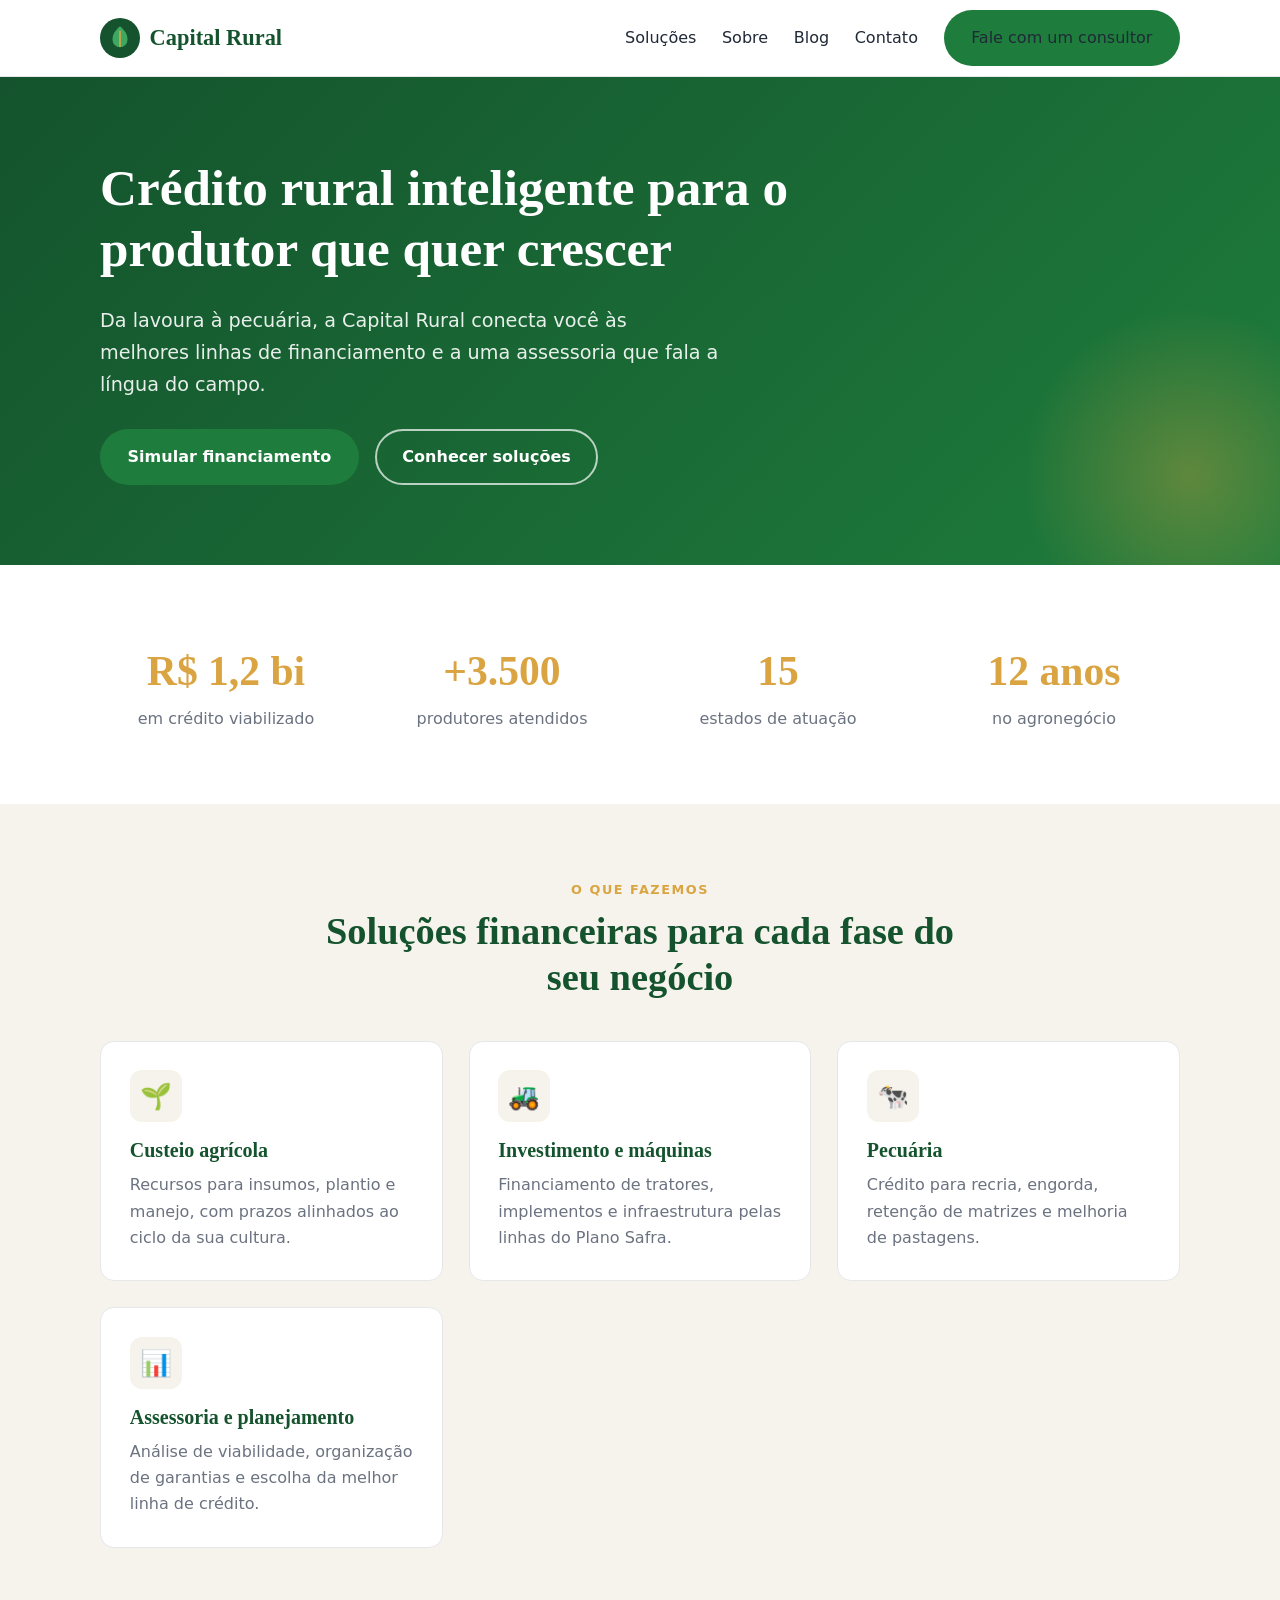
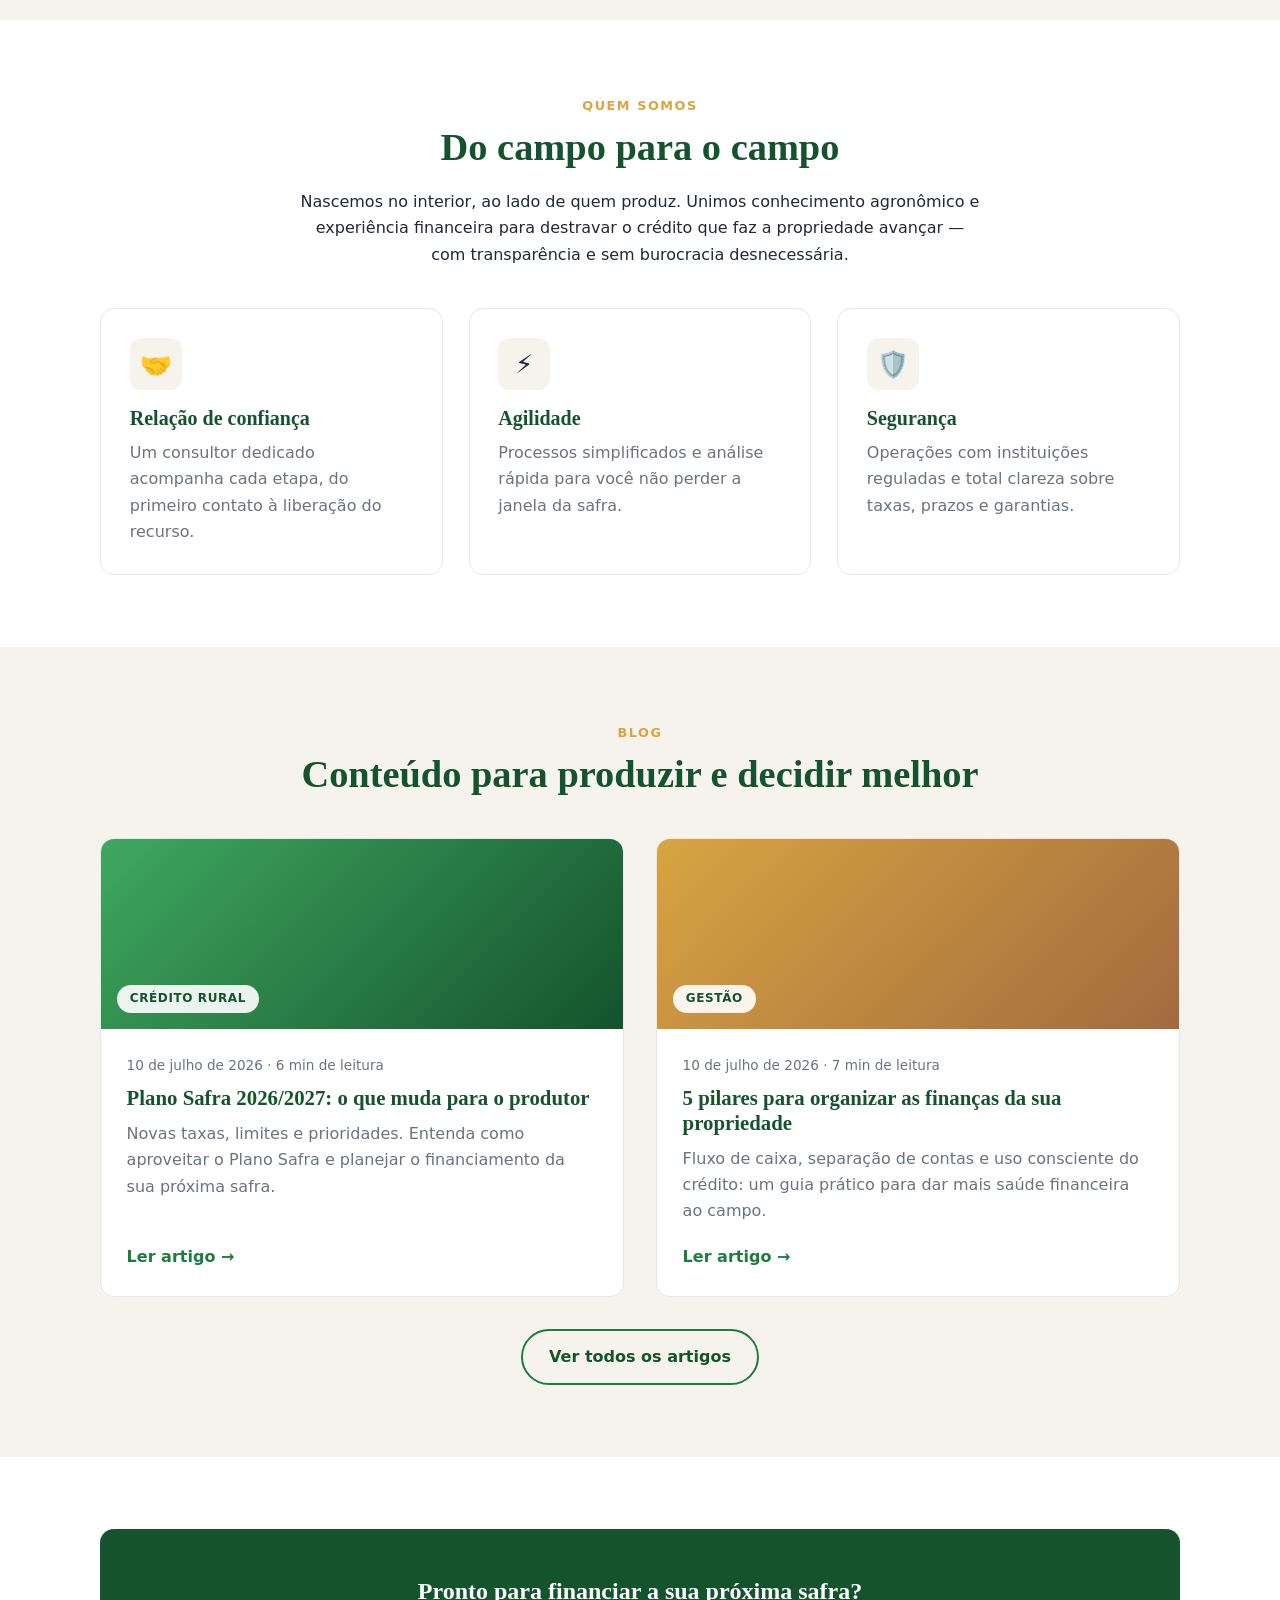
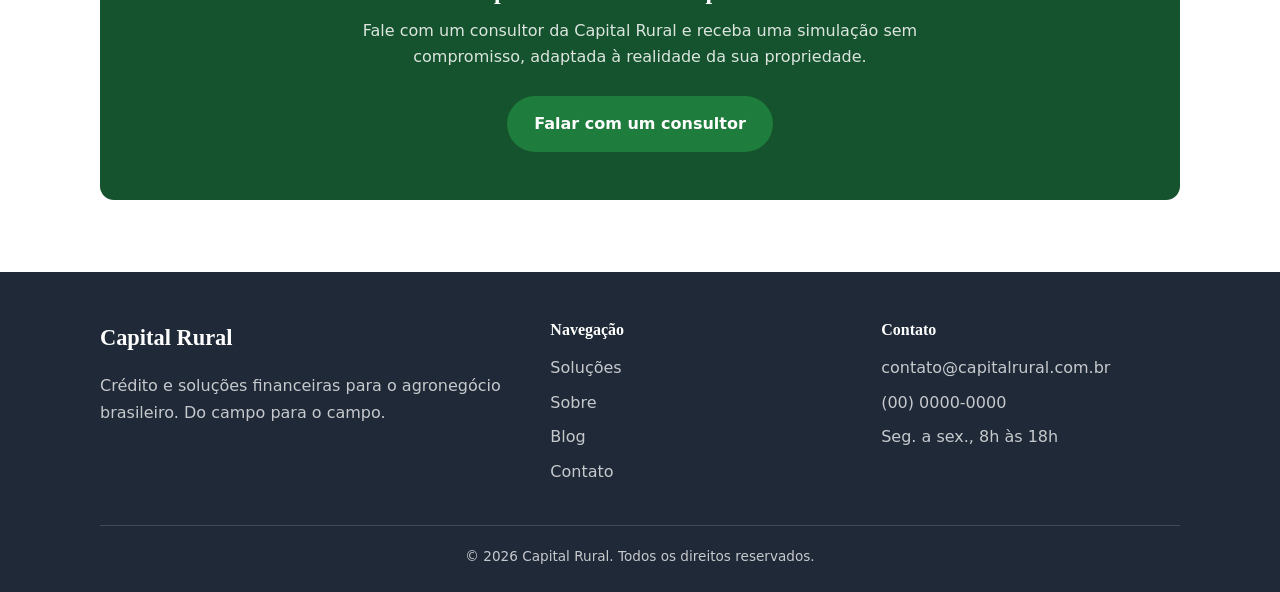
==== index.html @ 67e83aef "Cria site institucional da Capital Rural com duas matérias de blog - Adiciona página inicial (index." ====
<!DOCTYPE html>
<html lang="pt-BR">
<head>
  <meta charset="UTF-8" />
  <meta name="viewport" content="width=device-width, initial-scale=1.0" />
  <title>Capital Rural — Crédito e soluções para o agronegócio</title>
  <meta name="description" content="A Capital Rural conecta produtores ao crédito rural e a soluções financeiras sob medida para o campo. Planejamento, financiamento e assessoria para o seu negócio crescer." />
  <link rel="stylesheet" href="assets/css/styles.css" />
</head>
<body>

  <header class="site-header">
    <div class="container">
      <a href="index.html" class="logo" aria-label="Capital Rural — página inicial">
        <svg class="logo-mark" viewBox="0 0 48 48" xmlns="http://www.w3.org/2000/svg" aria-hidden="true">
          <circle cx="24" cy="24" r="24" fill="#14532d" />
          <path d="M24 10c-6 5-9 10-9 16a9 9 0 0 0 18 0c0-6-3-11-9-16z" fill="#3fa860" />
          <path d="M24 16v18" stroke="#d9a441" stroke-width="2" stroke-linecap="round" />
        </svg>
        Capital Rural
      </a>

      <button class="nav-toggle" aria-label="Abrir menu" aria-expanded="false">☰</button>

      <nav class="main-nav" aria-label="Navegação principal">
        <ul>
          <li><a href="index.html#solucoes">Soluções</a></li>
          <li><a href="index.html#sobre">Sobre</a></li>
          <li><a href="blog.html">Blog</a></li>
          <li><a href="index.html#contato">Contato</a></li>
          <li><a href="index.html#contato" class="btn btn-primario">Fale com um consultor</a></li>
        </ul>
      </nav>
    </div>
  </header>

  <main>
    <!-- Hero -->
    <section class="hero">
      <div class="container">
        <h1>Crédito rural inteligente para o produtor que quer crescer</h1>
        <p>Da lavoura à pecuária, a Capital Rural conecta você às melhores linhas de financiamento e a uma assessoria que fala a língua do campo.</p>
        <div class="btn-group">
          <a href="#contato" class="btn btn-primario">Simular financiamento</a>
          <a href="#solucoes" class="btn btn-secundario">Conhecer soluções</a>
        </div>
      </div>
    </section>

    <!-- Números -->
    <section class="secao">
      <div class="container">
        <div class="numeros">
          <div class="item"><strong>R$ 1,2 bi</strong><span>em crédito viabilizado</span></div>
          <div class="item"><strong>+3.500</strong><span>produtores atendidos</span></div>
          <div class="item"><strong>15</strong><span>estados de atuação</span></div>
          <div class="item"><strong>12 anos</strong><span>no agronegócio</span></div>
        </div>
      </div>
    </section>

    <!-- Soluções -->
    <section class="secao alt" id="solucoes">
      <div class="container">
        <div class="secao-titulo">
          <span>O que fazemos</span>
          <h2>Soluções financeiras para cada fase do seu negócio</h2>
        </div>
        <div class="grade">
          <article class="cartao">
            <div class="icone">🌱</div>
            <h3>Custeio agrícola</h3>
            <p>Recursos para insumos, plantio e manejo, com prazos alinhados ao ciclo da sua cultura.</p>
          </article>
          <article class="cartao">
            <div class="icone">🚜</div>
            <h3>Investimento e máquinas</h3>
            <p>Financiamento de tratores, implementos e infraestrutura pelas linhas do Plano Safra.</p>
          </article>
          <article class="cartao">
            <div class="icone">🐄</div>
            <h3>Pecuária</h3>
            <p>Crédito para recria, engorda, retenção de matrizes e melhoria de pastagens.</p>
          </article>
          <article class="cartao">
            <div class="icone">📊</div>
            <h3>Assessoria e planejamento</h3>
            <p>Análise de viabilidade, organização de garantias e escolha da melhor linha de crédito.</p>
          </article>
        </div>
      </div>
    </section>

    <!-- Sobre -->
    <section class="secao" id="sobre">
      <div class="container">
        <div class="secao-titulo">
          <span>Quem somos</span>
          <h2>Do campo para o campo</h2>
          <p>Nascemos no interior, ao lado de quem produz. Unimos conhecimento agronômico e experiência financeira para destravar o crédito que faz a propriedade avançar — com transparência e sem burocracia desnecessária.</p>
        </div>
        <div class="grade">
          <article class="cartao">
            <div class="icone">🤝</div>
            <h3>Relação de confiança</h3>
            <p>Um consultor dedicado acompanha cada etapa, do primeiro contato à liberação do recurso.</p>
          </article>
          <article class="cartao">
            <div class="icone">⚡</div>
            <h3>Agilidade</h3>
            <p>Processos simplificados e análise rápida para você não perder a janela da safra.</p>
          </article>
          <article class="cartao">
            <div class="icone">🛡️</div>
            <h3>Segurança</h3>
            <p>Operações com instituições reguladas e total clareza sobre taxas, prazos e garantias.</p>
          </article>
        </div>
      </div>
    </section>

    <!-- Blog em destaque -->
    <section class="secao alt">
      <div class="container">
        <div class="secao-titulo">
          <span>Blog</span>
          <h2>Conteúdo para produzir e decidir melhor</h2>
        </div>
        <div class="post-lista">
          <article class="post-card">
            <div class="thumb"><span class="categoria">Crédito Rural</span></div>
            <div class="corpo">
              <div class="meta">10 de julho de 2026 · 6 min de leitura</div>
              <h3>Plano Safra 2026/2027: o que muda para o produtor</h3>
              <p>Novas taxas, limites e prioridades. Entenda como aproveitar o Plano Safra e planejar o financiamento da sua próxima safra.</p>
              <a href="blog/plano-safra-2026-2027.html" class="ler-mais">Ler artigo →</a>
            </div>
          </article>
          <article class="post-card">
            <div class="thumb terra"><span class="categoria">Gestão</span></div>
            <div class="corpo">
              <div class="meta">10 de julho de 2026 · 7 min de leitura</div>
              <h3>5 pilares para organizar as finanças da sua propriedade</h3>
              <p>Fluxo de caixa, separação de contas e uso consciente do crédito: um guia prático para dar mais saúde financeira ao campo.</p>
              <a href="blog/financas-da-propriedade-rural.html" class="ler-mais">Ler artigo →</a>
            </div>
          </article>
        </div>
        <div style="text-align:center; margin-top:2rem;">
          <a href="blog.html" class="btn btn-secundario">Ver todos os artigos</a>
        </div>
      </div>
    </section>

    <!-- CTA / Contato -->
    <section class="secao" id="contato">
      <div class="container">
        <div class="cta">
          <h2>Pronto para financiar a sua próxima safra?</h2>
          <p>Fale com um consultor da Capital Rural e receba uma simulação sem compromisso, adaptada à realidade da sua propriedade.</p>
          <a href="mailto:contato@capitalrural.com.br" class="btn btn-primario">Falar com um consultor</a>
        </div>
      </div>
    </section>
  </main>

  <footer class="site-footer">
    <div class="container">
      <div class="grade-footer">
        <div>
          <div class="logo">Capital Rural</div>
          <p>Crédito e soluções financeiras para o agronegócio brasileiro. Do campo para o campo.</p>
        </div>
        <div>
          <h4>Navegação</h4>
          <a href="index.html#solucoes">Soluções</a>
          <a href="index.html#sobre">Sobre</a>
          <a href="blog.html">Blog</a>
          <a href="index.html#contato">Contato</a>
        </div>
        <div>
          <h4>Contato</h4>
          <a href="mailto:contato@capitalrural.com.br">contato@capitalrural.com.br</a>
          <a href="tel:+5500000000000">(00) 0000-0000</a>
          <a href="#">Seg. a sex., 8h às 18h</a>
        </div>
      </div>
      <div class="footer-base">
        © <span data-ano>2026</span> Capital Rural. Todos os direitos reservados.
      </div>
    </div>
  </footer>

  <script src="assets/js/main.js"></script>
</body>
</html>
---- assets/css/styles.css ----
/* ==========================================================================
   Capital Rural — Folha de estilo principal
   ========================================================================== */

:root {
  --verde-escuro: #14532d;
  --verde: #1e7d3c;
  --verde-claro: #3fa860;
  --terra: #a26b3f;
  --dourado: #d9a441;
  --areia: #f6f3ec;
  --grafite: #1f2937;
  --cinza: #6b7280;
  --cinza-claro: #e5e7eb;
  --branco: #ffffff;
  --sombra: 0 8px 24px rgba(20, 83, 45, 0.10);
  --raio: 14px;
  --largura: 1120px;
  --transicao: 0.25s ease;
}

* {
  box-sizing: border-box;
}

html {
  scroll-behavior: smooth;
}

body {
  margin: 0;
  font-family: "Segoe UI", system-ui, -apple-system, Roboto, Helvetica, Arial, sans-serif;
  color: var(--grafite);
  background: var(--branco);
  line-height: 1.65;
  -webkit-font-smoothing: antialiased;
}

h1, h2, h3, h4 {
  font-family: Georgia, "Times New Roman", serif;
  line-height: 1.2;
  color: var(--verde-escuro);
  margin: 0 0 0.5em;
}

a {
  color: var(--verde);
  text-decoration: none;
  transition: color var(--transicao);
}

a:hover {
  color: var(--verde-escuro);
}

img {
  max-width: 100%;
  display: block;
}

.container {
  width: 100%;
  max-width: var(--largura);
  margin: 0 auto;
  padding: 0 1.25rem;
}

/* ---------- Botões ---------- */
.btn {
  display: inline-block;
  padding: 0.8rem 1.6rem;
  border-radius: 999px;
  font-weight: 600;
  cursor: pointer;
  border: 2px solid transparent;
  transition: all var(--transicao);
}

.btn-primario {
  background: var(--verde);
  color: var(--branco);
}

.btn-primario:hover {
  background: var(--verde-escuro);
  color: var(--branco);
  transform: translateY(-2px);
}

.btn-secundario {
  background: transparent;
  color: var(--verde-escuro);
  border-color: var(--verde);
}

.btn-secundario:hover {
  background: var(--verde);
  color: var(--branco);
}

/* ---------- Cabeçalho ---------- */
.site-header {
  position: sticky;
  top: 0;
  z-index: 100;
  background: rgba(255, 255, 255, 0.96);
  backdrop-filter: blur(6px);
  border-bottom: 1px solid var(--cinza-claro);
}

.site-header .container {
  display: flex;
  align-items: center;
  justify-content: space-between;
  height: 76px;
}

.logo {
  display: flex;
  align-items: center;
  gap: 0.6rem;
  font-family: Georgia, serif;
  font-size: 1.4rem;
  font-weight: 700;
  color: var(--verde-escuro);
}

.logo-mark {
  width: 40px;
  height: 40px;
  flex: 0 0 auto;
}

.main-nav ul {
  display: flex;
  gap: 1.6rem;
  list-style: none;
  margin: 0;
  padding: 0;
  align-items: center;
}

.main-nav a {
  color: var(--grafite);
  font-weight: 500;
}

.main-nav a:hover,
.main-nav a.ativo {
  color: var(--verde);
}

.nav-toggle {
  display: none;
  background: none;
  border: 0;
  font-size: 1.6rem;
  cursor: pointer;
  color: var(--verde-escuro);
}

/* ---------- Hero ---------- */
.hero {
  background: linear-gradient(135deg, var(--verde-escuro) 0%, var(--verde) 100%);
  color: var(--branco);
  padding: 5rem 0;
  position: relative;
  overflow: hidden;
}

.hero::after {
  content: "";
  position: absolute;
  right: -80px;
  bottom: -80px;
  width: 340px;
  height: 340px;
  background: radial-gradient(circle, rgba(217, 164, 65, 0.35), transparent 70%);
  border-radius: 50%;
}

.hero h1 {
  color: var(--branco);
  font-size: clamp(2rem, 4vw, 3.2rem);
  max-width: 720px;
}

.hero p {
  font-size: 1.2rem;
  max-width: 620px;
  color: rgba(255, 255, 255, 0.9);
}

.hero .btn-group {
  margin-top: 1.8rem;
  display: flex;
  gap: 1rem;
  flex-wrap: wrap;
}

.hero .btn-secundario {
  color: var(--branco);
  border-color: rgba(255, 255, 255, 0.7);
}

.hero .btn-secundario:hover {
  background: var(--branco);
  color: var(--verde-escuro);
}

/* ---------- Seções ---------- */
.secao {
  padding: 4.5rem 0;
}

.secao.alt {
  background: var(--areia);
}

.secao-titulo {
  text-align: center;
  max-width: 680px;
  margin: 0 auto 2.5rem;
}

.secao-titulo span {
  display: inline-block;
  text-transform: uppercase;
  letter-spacing: 0.12em;
  font-size: 0.8rem;
  font-weight: 700;
  color: var(--dourado);
  margin-bottom: 0.5rem;
}

.secao-titulo h2 {
  font-size: clamp(1.7rem, 3vw, 2.4rem);
}

/* ---------- Grade de cartões ---------- */
.grade {
  display: grid;
  gap: 1.6rem;
  grid-template-columns: repeat(auto-fit, minmax(260px, 1fr));
}

.cartao {
  background: var(--branco);
  border: 1px solid var(--cinza-claro);
  border-radius: var(--raio);
  padding: 1.8rem;
  transition: transform var(--transicao), box-shadow var(--transicao);
}

.cartao:hover {
  transform: translateY(-4px);
  box-shadow: var(--sombra);
}

.cartao .icone {
  width: 52px;
  height: 52px;
  border-radius: 12px;
  background: var(--areia);
  display: flex;
  align-items: center;
  justify-content: center;
  font-size: 1.6rem;
  margin-bottom: 1rem;
}

.cartao h3 {
  font-size: 1.25rem;
}

.cartao p {
  color: var(--cinza);
  margin: 0;
}

/* ---------- Números ---------- */
.numeros {
  display: grid;
  grid-template-columns: repeat(auto-fit, minmax(180px, 1fr));
  gap: 1.5rem;
  text-align: center;
}

.numeros .item strong {
  display: block;
  font-family: Georgia, serif;
  font-size: 2.6rem;
  color: var(--dourado);
}

.numeros .item span {
  color: var(--cinza);
  font-weight: 500;
}

/* ---------- Blog ---------- */
.post-lista {
  display: grid;
  gap: 2rem;
  grid-template-columns: repeat(auto-fit, minmax(300px, 1fr));
}

.post-card {
  background: var(--branco);
  border: 1px solid var(--cinza-claro);
  border-radius: var(--raio);
  overflow: hidden;
  display: flex;
  flex-direction: column;
  transition: transform var(--transicao), box-shadow var(--transicao);
}

.post-card:hover {
  transform: translateY(-4px);
  box-shadow: var(--sombra);
}

.post-card .thumb {
  height: 190px;
  background: linear-gradient(135deg, var(--verde-claro), var(--verde-escuro));
  display: flex;
  align-items: flex-end;
  padding: 1rem;
}

.post-card .thumb.terra {
  background: linear-gradient(135deg, var(--dourado), var(--terra));
}

.post-card .categoria {
  background: rgba(255, 255, 255, 0.9);
  color: var(--verde-escuro);
  padding: 0.25rem 0.8rem;
  border-radius: 999px;
  font-size: 0.75rem;
  font-weight: 700;
  text-transform: uppercase;
  letter-spacing: 0.05em;
}

.post-card .corpo {
  padding: 1.6rem;
  display: flex;
  flex-direction: column;
  flex: 1;
}

.post-card .meta {
  font-size: 0.85rem;
  color: var(--cinza);
  margin-bottom: 0.6rem;
}

.post-card h3 {
  font-size: 1.3rem;
  margin-bottom: 0.6rem;
}

.post-card p {
  color: var(--cinza);
  margin: 0 0 1.2rem;
  flex: 1;
}

.post-card .ler-mais {
  font-weight: 600;
  align-self: flex-start;
}

/* ---------- Artigo ---------- */
.artigo-hero {
  background: linear-gradient(135deg, var(--verde-escuro), var(--verde));
  color: var(--branco);
  padding: 4rem 0 3rem;
}

.artigo-hero .categoria {
  display: inline-block;
  background: var(--dourado);
  color: var(--verde-escuro);
  padding: 0.25rem 0.9rem;
  border-radius: 999px;
  font-size: 0.75rem;
  font-weight: 700;
  text-transform: uppercase;
  letter-spacing: 0.05em;
  margin-bottom: 1rem;
}

.artigo-hero h1 {
  color: var(--branco);
  font-size: clamp(1.8rem, 3.5vw, 2.8rem);
  max-width: 800px;
}

.artigo-hero .meta {
  color: rgba(255, 255, 255, 0.85);
  margin-top: 1rem;
  font-size: 0.95rem;
}

.artigo {
  max-width: 760px;
  margin: 0 auto;
  padding: 3rem 1.25rem 4rem;
  font-size: 1.08rem;
}

.artigo p,
.artigo ul,
.artigo ol {
  margin: 0 0 1.4rem;
}

.artigo h2 {
  margin-top: 2.4rem;
  font-size: 1.7rem;
}

.artigo h3 {
  margin-top: 1.8rem;
  font-size: 1.3rem;
}

.artigo ul,
.artigo ol {
  padding-left: 1.4rem;
}

.artigo li {
  margin-bottom: 0.5rem;
}

.artigo blockquote {
  margin: 2rem 0;
  padding: 1.2rem 1.6rem;
  border-left: 4px solid var(--dourado);
  background: var(--areia);
  border-radius: 0 var(--raio) var(--raio) 0;
  font-style: italic;
  color: var(--verde-escuro);
}

.artigo .destaque {
  background: var(--areia);
  border: 1px solid var(--cinza-claro);
  border-radius: var(--raio);
  padding: 1.4rem 1.6rem;
  margin: 2rem 0;
}

.artigo .destaque h3 {
  margin-top: 0;
}

.voltar-blog {
  display: inline-block;
  margin-bottom: 1rem;
  font-weight: 600;
  color: rgba(255, 255, 255, 0.9);
}

.voltar-blog:hover {
  color: var(--branco);
}

/* ---------- CTA ---------- */
.cta {
  background: var(--verde-escuro);
  color: var(--branco);
  border-radius: var(--raio);
  padding: 3rem 2rem;
  text-align: center;
}

.cta h2 {
  color: var(--branco);
}

.cta p {
  color: rgba(255, 255, 255, 0.85);
  max-width: 560px;
  margin: 0 auto 1.6rem;
}

/* ---------- Rodapé ---------- */
.site-footer {
  background: var(--grafite);
  color: rgba(255, 255, 255, 0.75);
  padding: 3rem 0 1.5rem;
  margin-top: 0;
}

.site-footer .grade-footer {
  display: grid;
  grid-template-columns: 1.4fr 1fr 1fr;
  gap: 2rem;
}

.site-footer h4 {
  color: var(--branco);
  margin-bottom: 1rem;
}

.site-footer a {
  color: rgba(255, 255, 255, 0.75);
  display: block;
  margin-bottom: 0.5rem;
}

.site-footer a:hover {
  color: var(--dourado);
}

.site-footer .logo {
  color: var(--branco);
  margin-bottom: 0.8rem;
}

.footer-base {
  border-top: 1px solid rgba(255, 255, 255, 0.15);
  margin-top: 2rem;
  padding-top: 1.2rem;
  text-align: center;
  font-size: 0.85rem;
}

/* ---------- Responsivo ---------- */
@media (max-width: 760px) {
  .nav-toggle {
    display: block;
  }

  .main-nav {
    position: absolute;
    top: 76px;
    left: 0;
    right: 0;
    background: var(--branco);
    border-bottom: 1px solid var(--cinza-claro);
    max-height: 0;
    overflow: hidden;
    transition: max-height var(--transicao);
  }

  .main-nav.aberto {
    max-height: 360px;
  }

  .main-nav ul {
    flex-direction: column;
    padding: 1rem 1.25rem;
    gap: 1rem;
  }

  .site-footer .grade-footer {
    grid-template-columns: 1fr;
  }
}
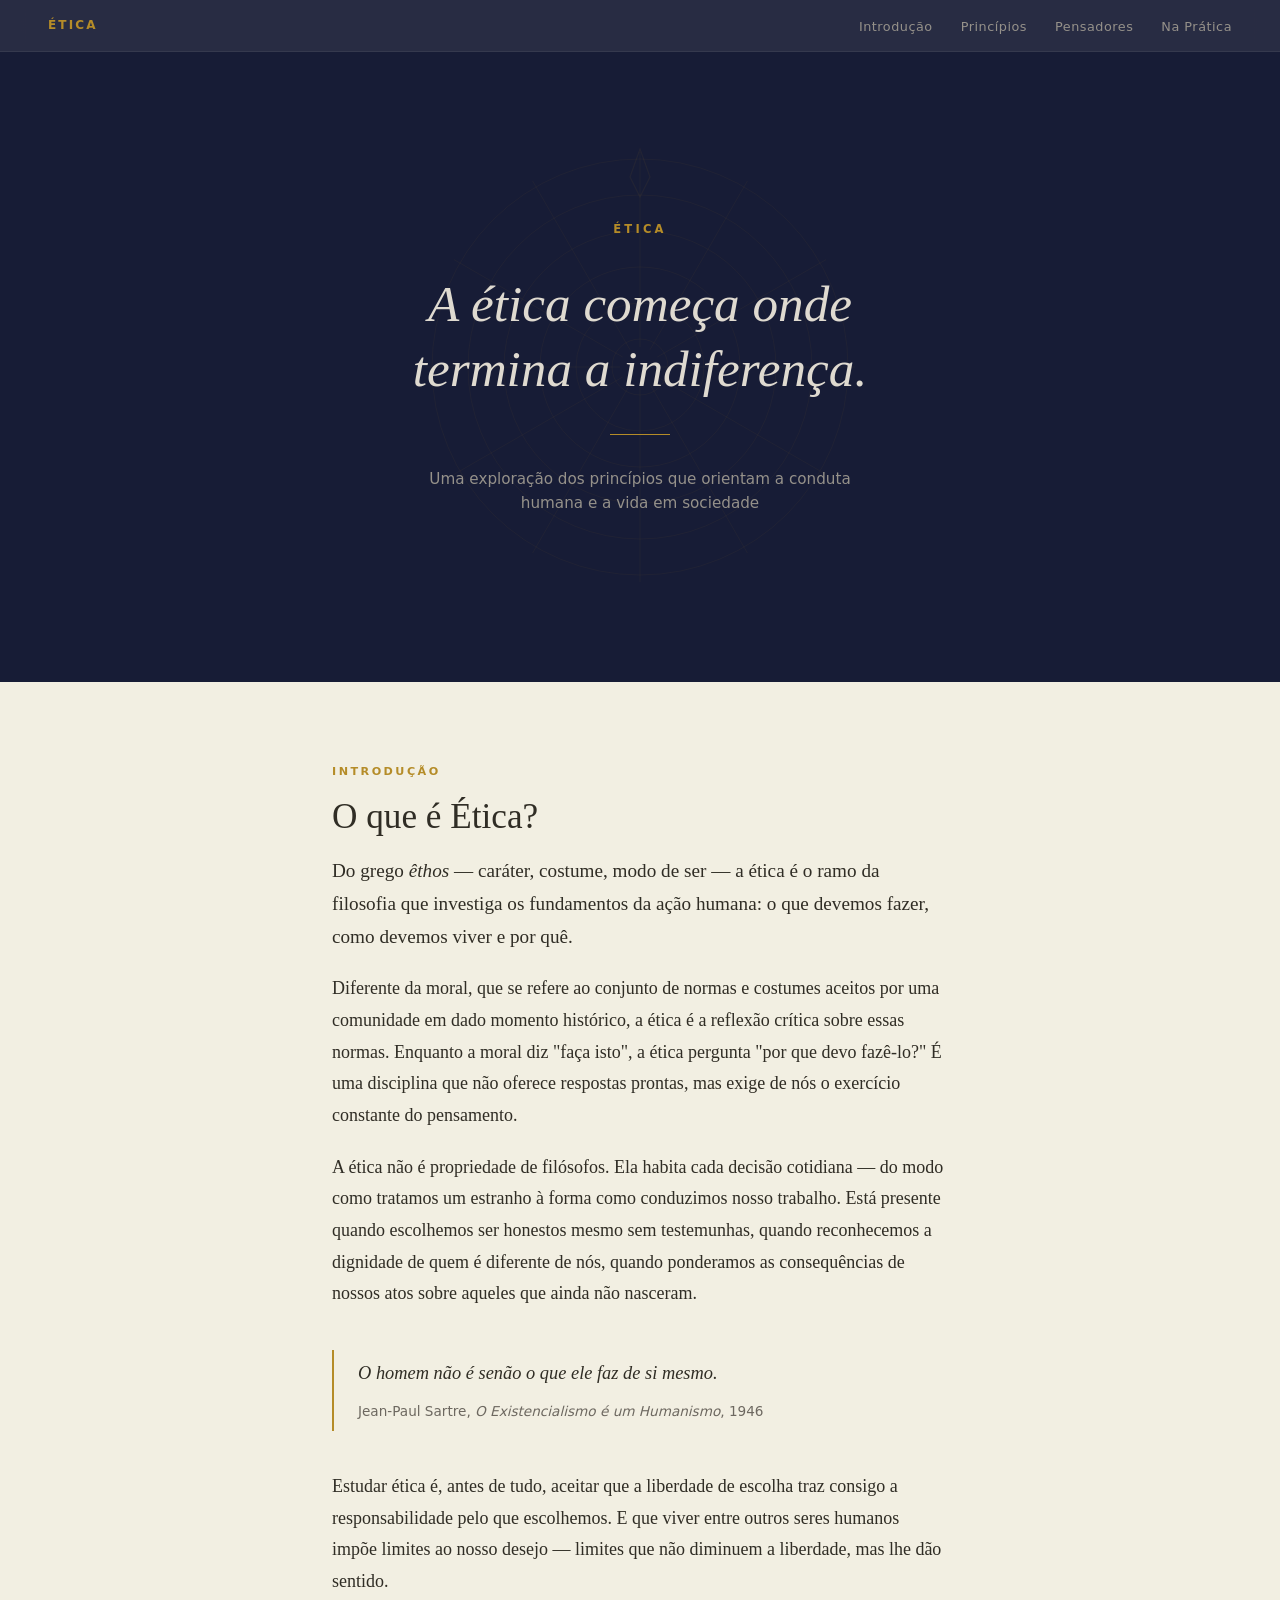
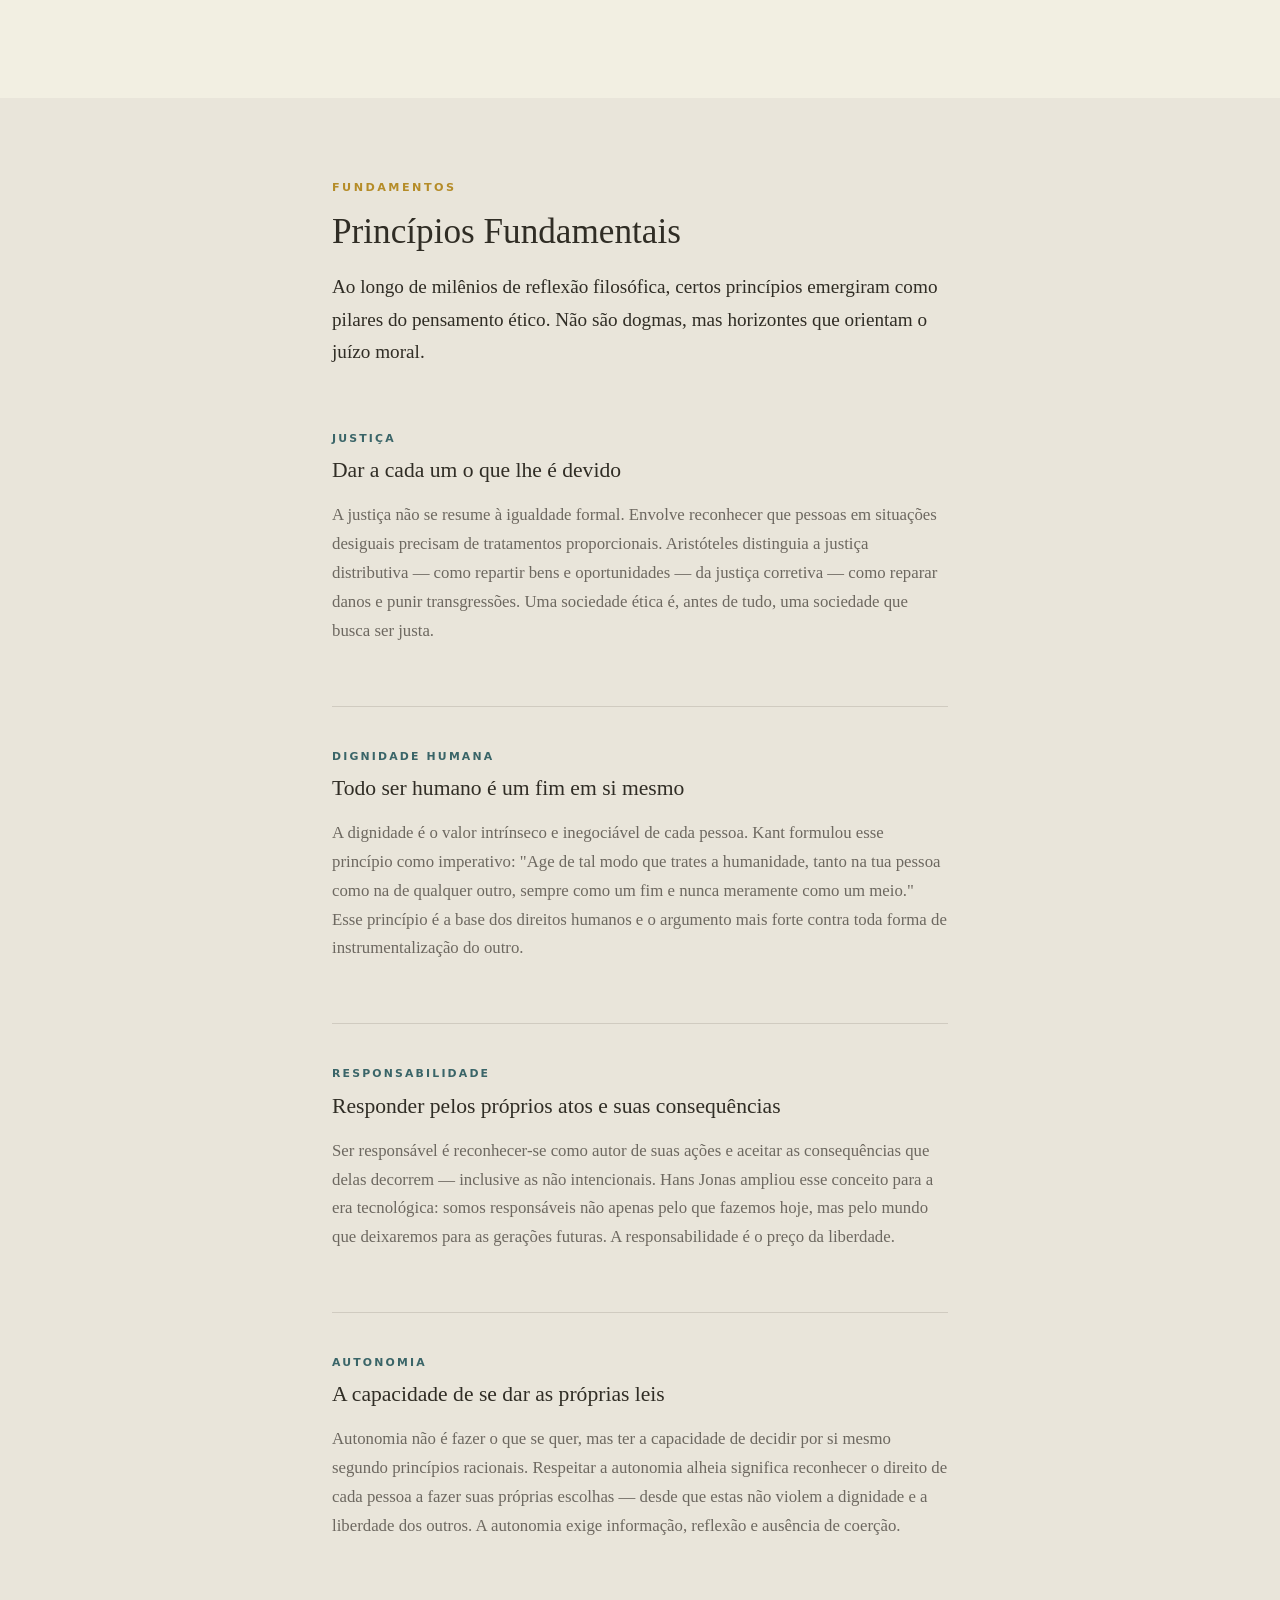
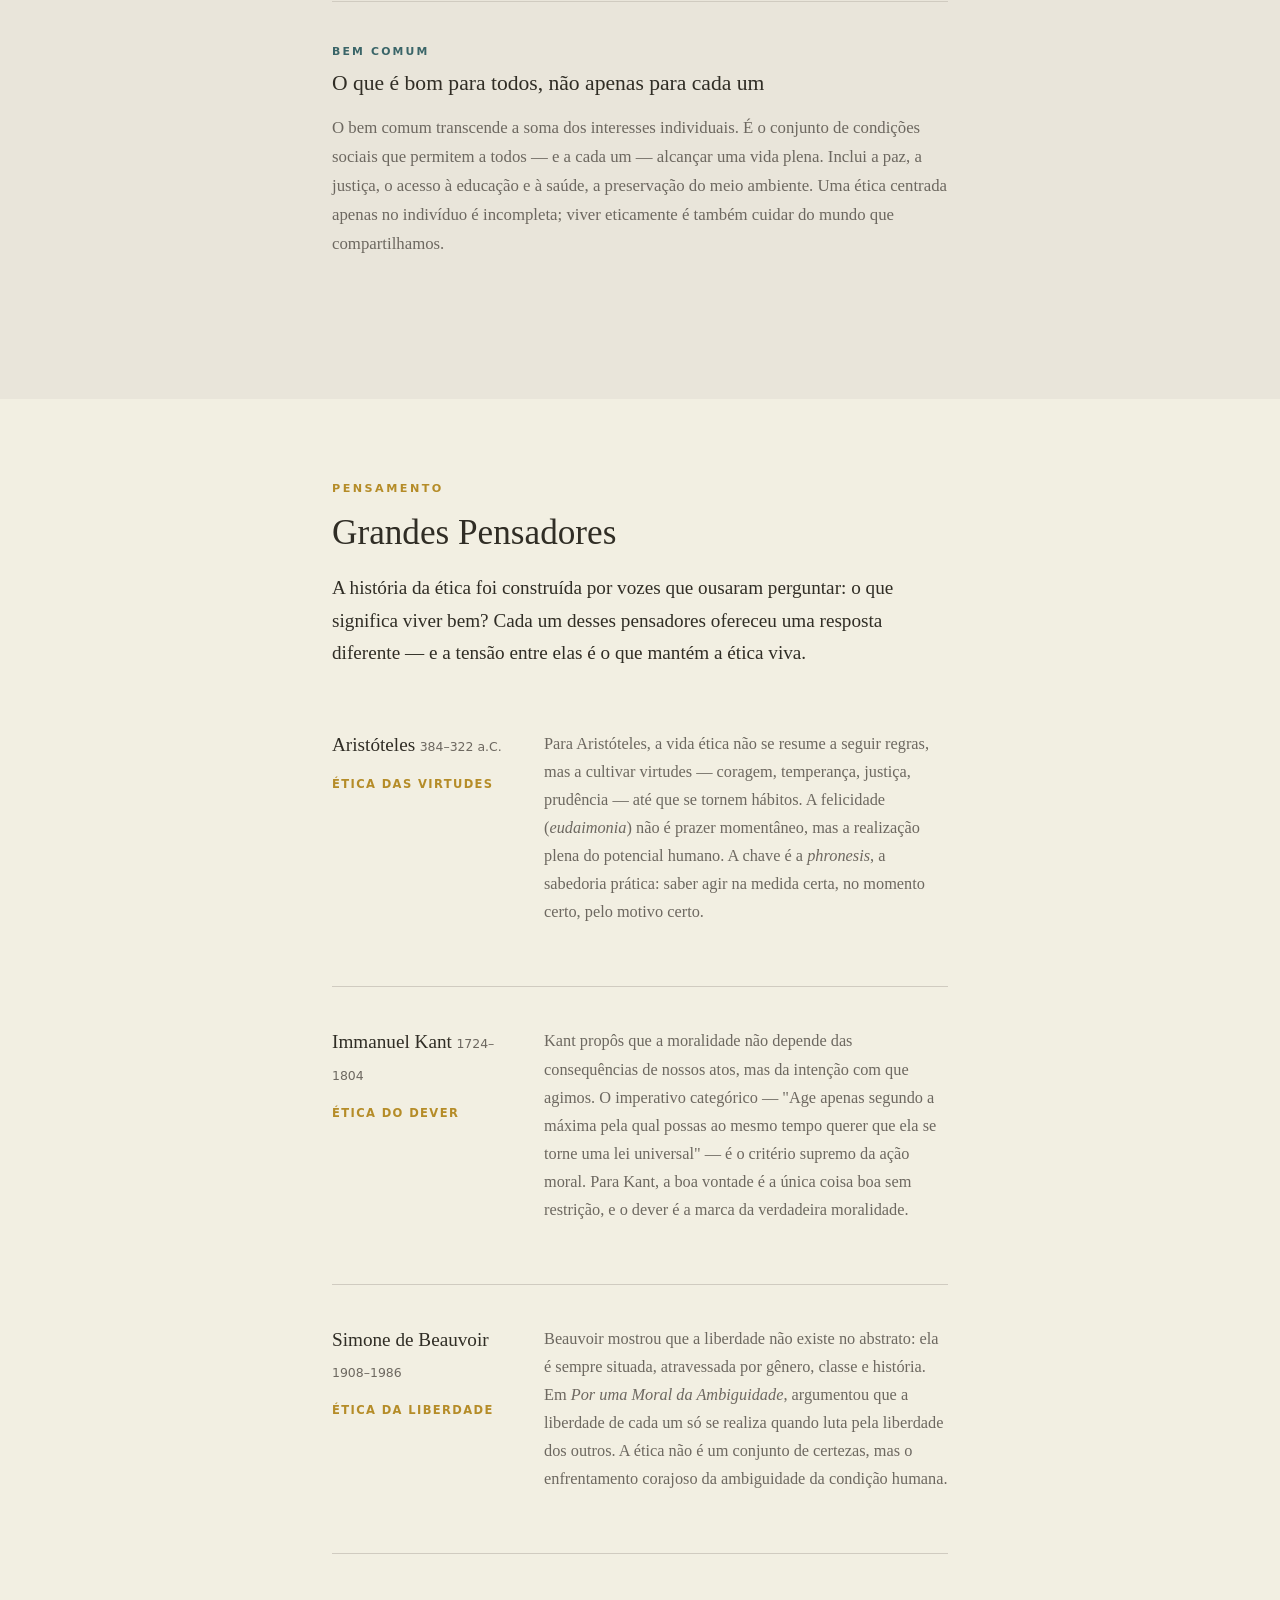
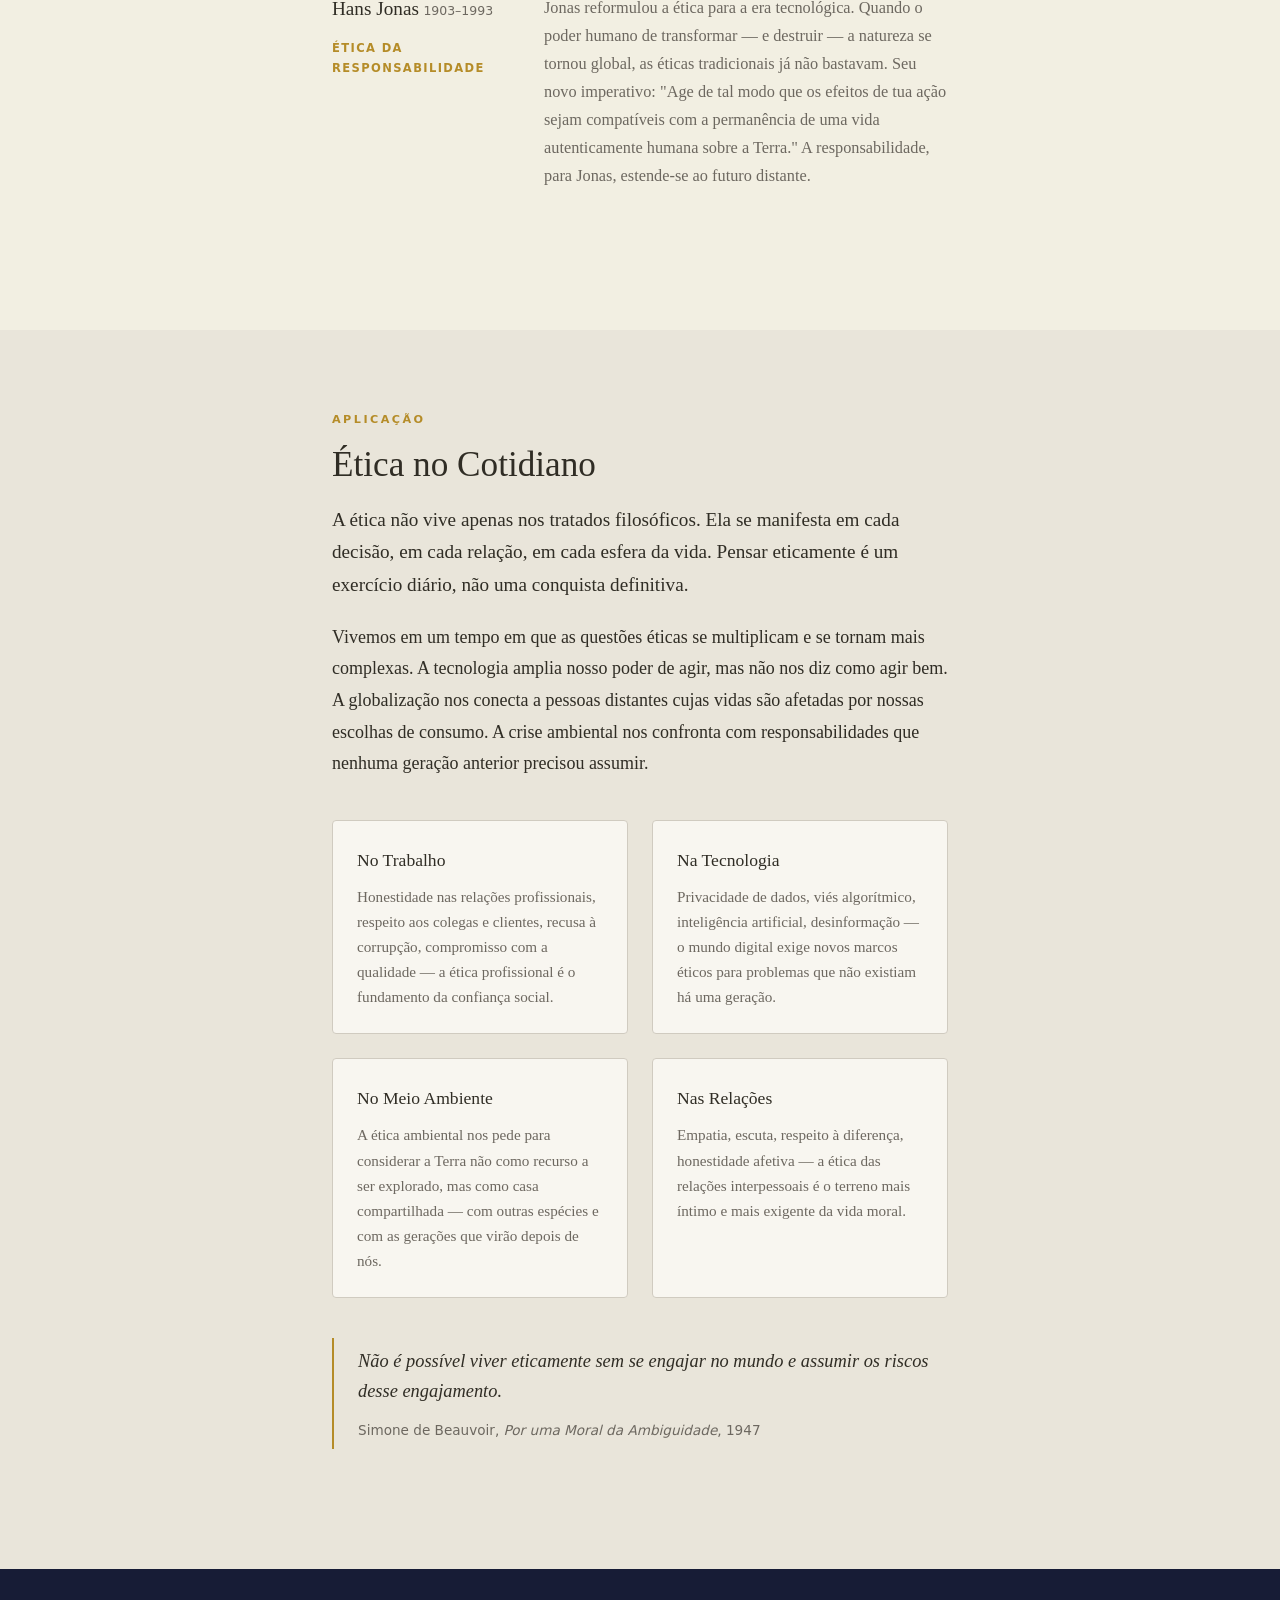
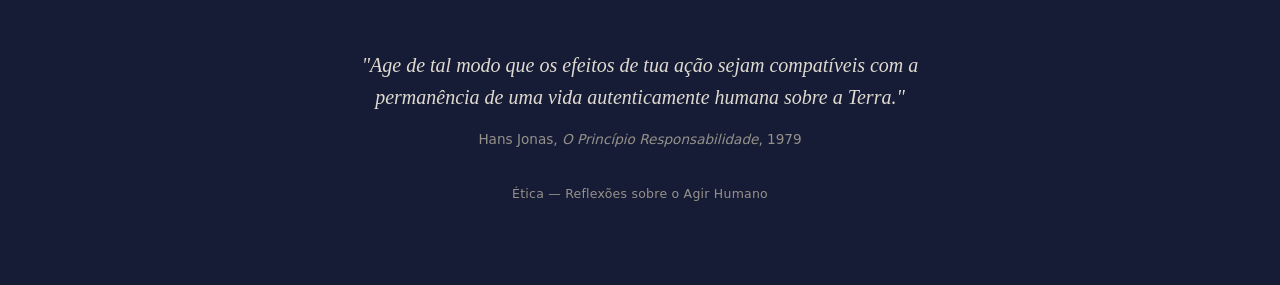
==== commit b928f9f7: "Adicionar site educacional sobre ética Site em português com seções sobre princípios éticos fundamen" ====
--- a/index.html
+++ b/index.html
@@ -1,196 +1,688 @@
 <!DOCTYPE html>
 <html lang="pt-BR">
 <head>
-  <meta charset="UTF-8" />
-  <meta name="viewport" content="width=device-width, initial-scale=1.0" />
-  <title>Capital Rural — Crédito e soluções para o agronegócio</title>
-  <meta name="description" content="A Capital Rural conecta produtores ao crédito rural e a soluções financeiras sob medida para o campo. Planejamento, financiamento e assessoria para o seu negócio crescer." />
-  <link rel="stylesheet" href="assets/css/styles.css" />
+  <meta charset="UTF-8">
+  <meta name="viewport" content="width=device-width, initial-scale=1.0">
+  <meta name="description" content="Ética — Uma exploração dos princípios que orientam a conduta humana e a vida em sociedade.">
+  <title>Ética — Reflexões sobre o Agir Humano</title>
+  <style>
+    @media (prefers-reduced-motion: reduce) {
+      *, *::before, *::after {
+        animation-duration: 0.01ms !important;
+        transition-duration: 0.01ms !important;
+      }
+    }
+
+    :root {
+      --bg: #f2efe2;
+      --bg-alt: #e9e5da;
+      --fg: #302d25;
+      --fg-sec: #6d6860;
+      --accent: #b58c28;
+      --accent-h: #9d7820;
+      --teal: #3a6568;
+      --teal-l: #4d8185;
+      --border: #d0cbc0;
+      --card: #f8f6f0;
+      --hero-bg: #171c36;
+      --hero-fg: #dfdad0;
+      --hero-muted: #95918a;
+      --gold-glow: rgba(181, 140, 40, 0.10);
+    }
+
+    @media (prefers-color-scheme: dark) {
+      :root {
+        --bg: #0f1220;
+        --bg-alt: #141828;
+        --fg: #d4d0c5;
+        --fg-sec: #87837a;
+        --accent: #cda53c;
+        --accent-h: #ddb952;
+        --teal: #5a9295;
+        --teal-l: #70abae;
+        --border: #252a3e;
+        --card: #191e30;
+        --hero-bg: #0a0d18;
+        --hero-fg: #d4d0c5;
+        --hero-muted: #706d64;
+        --gold-glow: rgba(205, 165, 60, 0.07);
+      }
+    }
+
+    :root[data-theme="dark"] {
+      --bg: #0f1220;
+      --bg-alt: #141828;
+      --fg: #d4d0c5;
+      --fg-sec: #87837a;
+      --accent: #cda53c;
+      --accent-h: #ddb952;
+      --teal: #5a9295;
+      --teal-l: #70abae;
+      --border: #252a3e;
+      --card: #191e30;
+      --hero-bg: #0a0d18;
+      --hero-fg: #d4d0c5;
+      --hero-muted: #706d64;
+      --gold-glow: rgba(205, 165, 60, 0.07);
+    }
+
+    :root[data-theme="light"] {
+      --bg: #f2efe2;
+      --bg-alt: #e9e5da;
+      --fg: #302d25;
+      --fg-sec: #6d6860;
+      --accent: #b58c28;
+      --accent-h: #9d7820;
+      --teal: #3a6568;
+      --teal-l: #4d8185;
+      --border: #d0cbc0;
+      --card: #f8f6f0;
+      --hero-bg: #171c36;
+      --hero-fg: #dfdad0;
+      --hero-muted: #95918a;
+      --gold-glow: rgba(181, 140, 40, 0.10);
+    }
+
+    *, *::before, *::after { margin: 0; padding: 0; box-sizing: border-box; }
+
+    html { scroll-behavior: smooth; }
+
+    body {
+      font-family: Charter, 'Bitstream Charter', 'Sitka Text', Cambria, Georgia, serif;
+      font-size: 1.125rem;
+      line-height: 1.76;
+      color: var(--fg);
+      background: var(--bg);
+      -webkit-font-smoothing: antialiased;
+      -moz-osx-font-smoothing: grayscale;
+    }
+
+    a { color: var(--accent); text-decoration: none; transition: color 0.2s; }
+    a:hover { color: var(--accent-h); }
+    a:focus-visible { outline: 2px solid var(--accent); outline-offset: 2px; border-radius: 2px; }
+
+    img { max-width: 100%; display: block; }
+
+    /* Nav */
+    .nav {
+      position: sticky;
+      top: 0;
+      z-index: 100;
+      display: flex;
+      align-items: center;
+      justify-content: space-between;
+      padding: 0 clamp(1.25rem, 4vw, 3rem);
+      height: 52px;
+      background: color-mix(in srgb, var(--hero-bg) 92%, transparent);
+      backdrop-filter: blur(12px);
+      -webkit-backdrop-filter: blur(12px);
+      border-bottom: 1px solid rgba(255,255,255,0.06);
+    }
+
+    .nav-brand {
+      font-family: system-ui, -apple-system, sans-serif;
+      font-size: 0.75rem;
+      font-weight: 600;
+      letter-spacing: 0.18em;
+      text-transform: uppercase;
+      color: var(--accent);
+    }
+
+    .nav-links {
+      display: flex;
+      gap: 1.75rem;
+      list-style: none;
+    }
+
+    .nav-links a {
+      font-family: system-ui, -apple-system, sans-serif;
+      font-size: 0.8rem;
+      font-weight: 500;
+      letter-spacing: 0.04em;
+      color: var(--hero-muted);
+      transition: color 0.2s;
+    }
+
+    .nav-links a:hover { color: var(--hero-fg); }
+
+    /* Hero */
+    .hero {
+      position: relative;
+      display: flex;
+      align-items: center;
+      justify-content: center;
+      min-height: max(70vh, 480px);
+      padding: 5rem clamp(1.25rem, 4vw, 3rem);
+      background: var(--hero-bg);
+      overflow: hidden;
+    }
+
+    .hero-canvas {
+      position: absolute;
+      top: 50%;
+      left: 50%;
+      transform: translate(-50%, -50%);
+      pointer-events: none;
+      opacity: 0.55;
+    }
+
+    .hero-content {
+      position: relative;
+      z-index: 1;
+      max-width: 720px;
+      text-align: center;
+    }
+
+    .hero-eyebrow {
+      font-family: system-ui, -apple-system, sans-serif;
+      font-size: 0.72rem;
+      font-weight: 600;
+      letter-spacing: 0.28em;
+      text-transform: uppercase;
+      color: var(--accent);
+      margin-bottom: 2rem;
+      display: block;
+    }
+
+    .hero h1 {
+      font-family: 'Palatino Linotype', Palatino, 'Book Antiqua', Georgia, serif;
+      font-size: clamp(2rem, 5vw, 3.2rem);
+      font-weight: 400;
+      line-height: 1.28;
+      color: var(--hero-fg);
+      text-wrap: balance;
+      margin-bottom: 2rem;
+      font-style: italic;
+    }
+
+    .gold-rule {
+      border: none;
+      width: 60px;
+      height: 1px;
+      background: var(--accent);
+      margin: 0 auto 2rem;
+    }
+
+    .hero-sub {
+      font-family: system-ui, -apple-system, sans-serif;
+      font-size: 0.95rem;
+      line-height: 1.6;
+      color: var(--hero-muted);
+      max-width: 480px;
+      margin: 0 auto;
+    }
+
+    /* Content wrapper */
+    .content {
+      max-width: 680px;
+      margin: 0 auto;
+      padding: 0 clamp(1.25rem, 4vw, 2rem);
+    }
+
+    /* Sections */
+    .section {
+      padding: 5rem 0;
+      background: var(--bg);
+    }
+
+    .section--alt {
+      background: var(--bg-alt);
+    }
+
+    .section h2 {
+      font-family: 'Palatino Linotype', Palatino, 'Book Antiqua', Georgia, serif;
+      font-size: clamp(1.6rem, 3.5vw, 2.2rem);
+      font-weight: 400;
+      line-height: 1.3;
+      color: var(--fg);
+      margin-bottom: 1rem;
+      text-wrap: balance;
+    }
+
+    .section-label {
+      font-family: system-ui, -apple-system, sans-serif;
+      font-size: 0.7rem;
+      font-weight: 600;
+      letter-spacing: 0.22em;
+      text-transform: uppercase;
+      color: var(--accent);
+      display: block;
+      margin-bottom: 0.75rem;
+    }
+
+    .section p {
+      margin-bottom: 1.25rem;
+      color: var(--fg);
+    }
+
+    .lead {
+      font-size: 1.2rem;
+      line-height: 1.7;
+      color: var(--fg-sec);
+      margin-bottom: 2rem;
+    }
+
+    /* Pull quote */
+    .pullquote {
+      border-left: 2px solid var(--accent);
+      padding: 0.5rem 0 0.5rem 1.5rem;
+      margin: 2.5rem 0;
+      font-family: 'Palatino Linotype', Palatino, 'Book Antiqua', Georgia, serif;
+      font-size: 1.15rem;
+      font-style: italic;
+      line-height: 1.65;
+      color: var(--fg);
+    }
+
+    .pullquote cite {
+      display: block;
+      margin-top: 0.75rem;
+      font-size: 0.85rem;
+      font-style: normal;
+      color: var(--fg-sec);
+      font-family: system-ui, -apple-system, sans-serif;
+    }
+
+    /* Principles */
+    .principle {
+      padding: 2.5rem 0;
+      border-bottom: 1px solid var(--border);
+    }
+
+    .principle:last-child { border-bottom: none; }
+
+    .principle-label {
+      font-family: system-ui, -apple-system, sans-serif;
+      font-size: 0.68rem;
+      font-weight: 700;
+      letter-spacing: 0.2em;
+      text-transform: uppercase;
+      color: var(--teal);
+      margin-bottom: 0.5rem;
+      display: block;
+    }
+
+    .principle h3 {
+      font-family: 'Palatino Linotype', Palatino, 'Book Antiqua', Georgia, serif;
+      font-size: 1.35rem;
+      font-weight: 400;
+      line-height: 1.35;
+      color: var(--fg);
+      margin-bottom: 1rem;
+    }
+
+    .principle p {
+      color: var(--fg-sec);
+      font-size: 1.05rem;
+      line-height: 1.72;
+    }
+
+    /* Thinkers */
+    .thinker {
+      display: grid;
+      grid-template-columns: 180px 1fr;
+      gap: 2rem;
+      padding: 2.5rem 0;
+      border-bottom: 1px solid var(--border);
+      align-items: start;
+    }
+
+    .thinker:last-child { border-bottom: none; }
+
+    .thinker-name {
+      font-family: 'Palatino Linotype', Palatino, 'Book Antiqua', Georgia, serif;
+      font-size: 1.2rem;
+      font-weight: 400;
+      color: var(--fg);
+      line-height: 1.3;
+      margin-bottom: 0.25rem;
+    }
+
+    .thinker-dates {
+      font-family: system-ui, -apple-system, sans-serif;
+      font-size: 0.78rem;
+      color: var(--fg-sec);
+      font-variant-numeric: tabular-nums;
+    }
+
+    .thinker-school {
+      font-family: system-ui, -apple-system, sans-serif;
+      font-size: 0.72rem;
+      font-weight: 600;
+      letter-spacing: 0.12em;
+      text-transform: uppercase;
+      color: var(--accent);
+      margin-top: 0.75rem;
+      display: block;
+    }
+
+    .thinker-body p {
+      color: var(--fg-sec);
+      font-size: 1.02rem;
+      line-height: 1.72;
+    }
+
+    /* Applied ethics */
+    .domains {
+      display: grid;
+      grid-template-columns: repeat(2, 1fr);
+      gap: 1.5rem;
+      margin-top: 2.5rem;
+    }
+
+    .domain {
+      padding: 1.5rem;
+      background: var(--card);
+      border: 1px solid var(--border);
+      border-radius: 4px;
+    }
+
+    .domain h4 {
+      font-family: 'Palatino Linotype', Palatino, 'Book Antiqua', Georgia, serif;
+      font-size: 1.1rem;
+      font-weight: 400;
+      color: var(--fg);
+      margin-bottom: 0.5rem;
+    }
+
+    .domain p {
+      font-size: 0.95rem;
+      line-height: 1.65;
+      color: var(--fg-sec);
+      margin-bottom: 0;
+    }
+
+    /* Footer */
+    .site-footer {
+      background: var(--hero-bg);
+      color: var(--hero-fg);
+      padding: 5rem clamp(1.25rem, 4vw, 2rem);
+      text-align: center;
+    }
+
+    .footer-quote {
+      max-width: 580px;
+      margin: 0 auto 2rem;
+      font-family: 'Palatino Linotype', Palatino, 'Book Antiqua', Georgia, serif;
+      font-size: 1.25rem;
+      font-style: italic;
+      line-height: 1.6;
+      color: var(--hero-fg);
+    }
+
+    .footer-quote cite {
+      display: block;
+      margin-top: 1rem;
+      font-size: 0.85rem;
+      font-style: normal;
+      color: var(--hero-muted);
+      font-family: system-ui, -apple-system, sans-serif;
+    }
+
+    .footer-note {
+      font-family: system-ui, -apple-system, sans-serif;
+      font-size: 0.78rem;
+      color: var(--hero-muted);
+      letter-spacing: 0.02em;
+    }
+
+    /* Scroll reveal */
+    .reveal {
+      opacity: 0;
+      transform: translateY(18px);
+      transition: opacity 0.7s ease, transform 0.7s ease;
+    }
+
+    .reveal.visible {
+      opacity: 1;
+      transform: translateY(0);
+    }
+
+    /* Responsive */
+    @media (max-width: 700px) {
+      .nav-links { display: none; }
+      .hero { min-height: max(55vh, 380px); padding: 3.5rem 1.25rem; }
+      .section { padding: 3.5rem 0; }
+      .thinker {
+        grid-template-columns: 1fr;
+        gap: 0.75rem;
+      }
+      .thinker-meta {
+        display: flex;
+        flex-wrap: wrap;
+        align-items: baseline;
+        gap: 0.5rem 1rem;
+      }
+      .thinker-school { margin-top: 0; }
+      .domains { grid-template-columns: 1fr; }
+      .content { padding: 0 1.25rem; }
+    }
+  </style>
 </head>
 <body>
 
-  <header class="site-header">
-    <div class="container">
-      <a href="index.html" class="logo" aria-label="Capital Rural — página inicial">
-        <svg class="logo-mark" viewBox="0 0 48 48" xmlns="http://www.w3.org/2000/svg" aria-hidden="true">
-          <circle cx="24" cy="24" r="24" fill="#14532d" />
-          <path d="M24 10c-6 5-9 10-9 16a9 9 0 0 0 18 0c0-6-3-11-9-16z" fill="#3fa860" />
-          <path d="M24 16v18" stroke="#d9a441" stroke-width="2" stroke-linecap="round" />
-        </svg>
-        Capital Rural
-      </a>
-
-      <button class="nav-toggle" aria-label="Abrir menu" aria-expanded="false">☰</button>
-
-      <nav class="main-nav" aria-label="Navegação principal">
-        <ul>
-          <li><a href="index.html#solucoes">Soluções</a></li>
-          <li><a href="index.html#sobre">Sobre</a></li>
-          <li><a href="blog.html">Blog</a></li>
-          <li><a href="index.html#contato">Contato</a></li>
-          <li><a href="index.html#contato" class="btn btn-primario">Fale com um consultor</a></li>
-        </ul>
-      </nav>
+<nav class="nav" role="navigation" aria-label="Principal">
+  <span class="nav-brand">Ética</span>
+  <ul class="nav-links">
+    <li><a href="#introducao">Introdução</a></li>
+    <li><a href="#principios">Princípios</a></li>
+    <li><a href="#pensadores">Pensadores</a></li>
+    <li><a href="#pratica">Na Prática</a></li>
+  </ul>
+</nav>
+
+<header class="hero">
+  <canvas class="hero-canvas" id="heroGeo" width="460" height="460" aria-hidden="true"></canvas>
+  <div class="hero-content">
+    <span class="hero-eyebrow">Ética</span>
+    <h1>A ética começa onde termina a indiferença.</h1>
+    <hr class="gold-rule">
+    <p class="hero-sub">Uma exploração dos princípios que orientam a conduta humana e a vida em sociedade</p>
+  </div>
+</header>
+
+<main>
+  <section class="section" id="introducao">
+    <div class="content">
+      <span class="section-label reveal">Introdução</span>
+      <h2 class="reveal">O que é Ética?</h2>
+      <p class="lead reveal">Do grego <em>êthos</em> — caráter, costume, modo de ser — a ética é o ramo da filosofia que investiga os fundamentos da ação humana: o que devemos fazer, como devemos viver e por quê.</p>
+      <p class="reveal">Diferente da moral, que se refere ao conjunto de normas e costumes aceitos por uma comunidade em dado momento histórico, a ética é a reflexão crítica sobre essas normas. Enquanto a moral diz "faça isto", a ética pergunta "por que devo fazê-lo?" É uma disciplina que não oferece respostas prontas, mas exige de nós o exercício constante do pensamento.</p>
+      <p class="reveal">A ética não é propriedade de filósofos. Ela habita cada decisão cotidiana — do modo como tratamos um estranho à forma como conduzimos nosso trabalho. Está presente quando escolhemos ser honestos mesmo sem testemunhas, quando reconhecemos a dignidade de quem é diferente de nós, quando ponderamos as consequências de nossos atos sobre aqueles que ainda não nasceram.</p>
+
+      <blockquote class="pullquote reveal">
+        O homem não é senão o que ele faz de si mesmo.
+        <cite>Jean-Paul Sartre, <em>O Existencialismo é um Humanismo</em>, 1946</cite>
+      </blockquote>
+
+      <p class="reveal">Estudar ética é, antes de tudo, aceitar que a liberdade de escolha traz consigo a responsabilidade pelo que escolhemos. E que viver entre outros seres humanos impõe limites ao nosso desejo — limites que não diminuem a liberdade, mas lhe dão sentido.</p>
     </div>
-  </header>
-
-  <main>
-    <!-- Hero -->
-    <section class="hero">
-      <div class="container">
-        <h1>Crédito rural inteligente para o produtor que quer crescer</h1>
-        <p>Da lavoura à pecuária, a Capital Rural conecta você às melhores linhas de financiamento e a uma assessoria que fala a língua do campo.</p>
-        <div class="btn-group">
-          <a href="#contato" class="btn btn-primario">Simular financiamento</a>
-          <a href="#solucoes" class="btn btn-secundario">Conhecer soluções</a>
-        </div>
-      </div>
-    </section>
-
-    <!-- Números -->
-    <section class="secao">
-      <div class="container">
-        <div class="numeros">
-          <div class="item"><strong>R$ 1,2 bi</strong><span>em crédito viabilizado</span></div>
-          <div class="item"><strong>+3.500</strong><span>produtores atendidos</span></div>
-          <div class="item"><strong>15</strong><span>estados de atuação</span></div>
-          <div class="item"><strong>12 anos</strong><span>no agronegócio</span></div>
-        </div>
-      </div>
-    </section>
-
-    <!-- Soluções -->
-    <section class="secao alt" id="solucoes">
-      <div class="container">
-        <div class="secao-titulo">
-          <span>O que fazemos</span>
-          <h2>Soluções financeiras para cada fase do seu negócio</h2>
-        </div>
-        <div class="grade">
-          <article class="cartao">
-            <div class="icone">🌱</div>
-            <h3>Custeio agrícola</h3>
-            <p>Recursos para insumos, plantio e manejo, com prazos alinhados ao ciclo da sua cultura.</p>
-          </article>
-          <article class="cartao">
-            <div class="icone">🚜</div>
-            <h3>Investimento e máquinas</h3>
-            <p>Financiamento de tratores, implementos e infraestrutura pelas linhas do Plano Safra.</p>
-          </article>
-          <article class="cartao">
-            <div class="icone">🐄</div>
-            <h3>Pecuária</h3>
-            <p>Crédito para recria, engorda, retenção de matrizes e melhoria de pastagens.</p>
-          </article>
-          <article class="cartao">
-            <div class="icone">📊</div>
-            <h3>Assessoria e planejamento</h3>
-            <p>Análise de viabilidade, organização de garantias e escolha da melhor linha de crédito.</p>
-          </article>
-        </div>
-      </div>
-    </section>
-
-    <!-- Sobre -->
-    <section class="secao" id="sobre">
-      <div class="container">
-        <div class="secao-titulo">
-          <span>Quem somos</span>
-          <h2>Do campo para o campo</h2>
-          <p>Nascemos no interior, ao lado de quem produz. Unimos conhecimento agronômico e experiência financeira para destravar o crédito que faz a propriedade avançar — com transparência e sem burocracia desnecessária.</p>
-        </div>
-        <div class="grade">
-          <article class="cartao">
-            <div class="icone">🤝</div>
-            <h3>Relação de confiança</h3>
-            <p>Um consultor dedicado acompanha cada etapa, do primeiro contato à liberação do recurso.</p>
-          </article>
-          <article class="cartao">
-            <div class="icone">⚡</div>
-            <h3>Agilidade</h3>
-            <p>Processos simplificados e análise rápida para você não perder a janela da safra.</p>
-          </article>
-          <article class="cartao">
-            <div class="icone">🛡️</div>
-            <h3>Segurança</h3>
-            <p>Operações com instituições reguladas e total clareza sobre taxas, prazos e garantias.</p>
-          </article>
-        </div>
-      </div>
-    </section>
-
-    <!-- Blog em destaque -->
-    <section class="secao alt">
-      <div class="container">
-        <div class="secao-titulo">
-          <span>Blog</span>
-          <h2>Conteúdo para produzir e decidir melhor</h2>
-        </div>
-        <div class="post-lista">
-          <article class="post-card">
-            <div class="thumb"><span class="categoria">Crédito Rural</span></div>
-            <div class="corpo">
-              <div class="meta">10 de julho de 2026 · 6 min de leitura</div>
-              <h3>Plano Safra 2026/2027: o que muda para o produtor</h3>
-              <p>Novas taxas, limites e prioridades. Entenda como aproveitar o Plano Safra e planejar o financiamento da sua próxima safra.</p>
-              <a href="blog/plano-safra-2026-2027.html" class="ler-mais">Ler artigo →</a>
-            </div>
-          </article>
-          <article class="post-card">
-            <div class="thumb terra"><span class="categoria">Gestão</span></div>
-            <div class="corpo">
-              <div class="meta">10 de julho de 2026 · 7 min de leitura</div>
-              <h3>5 pilares para organizar as finanças da sua propriedade</h3>
-              <p>Fluxo de caixa, separação de contas e uso consciente do crédito: um guia prático para dar mais saúde financeira ao campo.</p>
-              <a href="blog/financas-da-propriedade-rural.html" class="ler-mais">Ler artigo →</a>
-            </div>
-          </article>
-        </div>
-        <div style="text-align:center; margin-top:2rem;">
-          <a href="blog.html" class="btn btn-secundario">Ver todos os artigos</a>
-        </div>
-      </div>
-    </section>
-
-    <!-- CTA / Contato -->
-    <section class="secao" id="contato">
-      <div class="container">
-        <div class="cta">
-          <h2>Pronto para financiar a sua próxima safra?</h2>
-          <p>Fale com um consultor da Capital Rural e receba uma simulação sem compromisso, adaptada à realidade da sua propriedade.</p>
-          <a href="mailto:contato@capitalrural.com.br" class="btn btn-primario">Falar com um consultor</a>
-        </div>
-      </div>
-    </section>
-  </main>
-
-  <footer class="site-footer">
-    <div class="container">
-      <div class="grade-footer">
-        <div>
-          <div class="logo">Capital Rural</div>
-          <p>Crédito e soluções financeiras para o agronegócio brasileiro. Do campo para o campo.</p>
-        </div>
-        <div>
-          <h4>Navegação</h4>
-          <a href="index.html#solucoes">Soluções</a>
-          <a href="index.html#sobre">Sobre</a>
-          <a href="blog.html">Blog</a>
-          <a href="index.html#contato">Contato</a>
-        </div>
-        <div>
-          <h4>Contato</h4>
-          <a href="mailto:contato@capitalrural.com.br">contato@capitalrural.com.br</a>
-          <a href="tel:+5500000000000">(00) 0000-0000</a>
-          <a href="#">Seg. a sex., 8h às 18h</a>
-        </div>
-      </div>
-      <div class="footer-base">
-        © <span data-ano>2026</span> Capital Rural. Todos os direitos reservados.
+  </section>
+
+  <section class="section section--alt" id="principios">
+    <div class="content">
+      <span class="section-label reveal">Fundamentos</span>
+      <h2 class="reveal">Princípios Fundamentais</h2>
+      <p class="lead reveal">Ao longo de milênios de reflexão filosófica, certos princípios emergiram como pilares do pensamento ético. Não são dogmas, mas horizontes que orientam o juízo moral.</p>
+
+      <div class="principle reveal">
+        <span class="principle-label">Justiça</span>
+        <h3>Dar a cada um o que lhe é devido</h3>
+        <p>A justiça não se resume à igualdade formal. Envolve reconhecer que pessoas em situações desiguais precisam de tratamentos proporcionais. Aristóteles distinguia a justiça distributiva — como repartir bens e oportunidades — da justiça corretiva — como reparar danos e punir transgressões. Uma sociedade ética é, antes de tudo, uma sociedade que busca ser justa.</p>
+      </div>
+
+      <div class="principle reveal">
+        <span class="principle-label">Dignidade Humana</span>
+        <h3>Todo ser humano é um fim em si mesmo</h3>
+        <p>A dignidade é o valor intrínseco e inegociável de cada pessoa. Kant formulou esse princípio como imperativo: "Age de tal modo que trates a humanidade, tanto na tua pessoa como na de qualquer outro, sempre como um fim e nunca meramente como um meio." Esse princípio é a base dos direitos humanos e o argumento mais forte contra toda forma de instrumentalização do outro.</p>
+      </div>
+
+      <div class="principle reveal">
+        <span class="principle-label">Responsabilidade</span>
+        <h3>Responder pelos próprios atos e suas consequências</h3>
+        <p>Ser responsável é reconhecer-se como autor de suas ações e aceitar as consequências que delas decorrem — inclusive as não intencionais. Hans Jonas ampliou esse conceito para a era tecnológica: somos responsáveis não apenas pelo que fazemos hoje, mas pelo mundo que deixaremos para as gerações futuras. A responsabilidade é o preço da liberdade.</p>
+      </div>
+
+      <div class="principle reveal">
+        <span class="principle-label">Autonomia</span>
+        <h3>A capacidade de se dar as próprias leis</h3>
+        <p>Autonomia não é fazer o que se quer, mas ter a capacidade de decidir por si mesmo segundo princípios racionais. Respeitar a autonomia alheia significa reconhecer o direito de cada pessoa a fazer suas próprias escolhas — desde que estas não violem a dignidade e a liberdade dos outros. A autonomia exige informação, reflexão e ausência de coerção.</p>
+      </div>
+
+      <div class="principle reveal">
+        <span class="principle-label">Bem Comum</span>
+        <h3>O que é bom para todos, não apenas para cada um</h3>
+        <p>O bem comum transcende a soma dos interesses individuais. É o conjunto de condições sociais que permitem a todos — e a cada um — alcançar uma vida plena. Inclui a paz, a justiça, o acesso à educação e à saúde, a preservação do meio ambiente. Uma ética centrada apenas no indivíduo é incompleta; viver eticamente é também cuidar do mundo que compartilhamos.</p>
       </div>
     </div>
-  </footer>
-
-  <script src="assets/js/main.js"></script>
+  </section>
+
+  <section class="section" id="pensadores">
+    <div class="content">
+      <span class="section-label reveal">Pensamento</span>
+      <h2 class="reveal">Grandes Pensadores</h2>
+      <p class="lead reveal">A história da ética foi construída por vozes que ousaram perguntar: o que significa viver bem? Cada um desses pensadores ofereceu uma resposta diferente — e a tensão entre elas é o que mantém a ética viva.</p>
+
+      <div class="thinker reveal">
+        <div class="thinker-meta">
+          <span class="thinker-name">Aristóteles</span>
+          <span class="thinker-dates">384–322 a.C.</span>
+          <span class="thinker-school">Ética das Virtudes</span>
+        </div>
+        <div class="thinker-body">
+          <p>Para Aristóteles, a vida ética não se resume a seguir regras, mas a cultivar virtudes — coragem, temperança, justiça, prudência — até que se tornem hábitos. A felicidade (<em>eudaimonia</em>) não é prazer momentâneo, mas a realização plena do potencial humano. A chave é a <em>phronesis</em>, a sabedoria prática: saber agir na medida certa, no momento certo, pelo motivo certo.</p>
+        </div>
+      </div>
+
+      <div class="thinker reveal">
+        <div class="thinker-meta">
+          <span class="thinker-name">Immanuel Kant</span>
+          <span class="thinker-dates">1724–1804</span>
+          <span class="thinker-school">Ética do Dever</span>
+        </div>
+        <div class="thinker-body">
+          <p>Kant propôs que a moralidade não depende das consequências de nossos atos, mas da intenção com que agimos. O imperativo categórico — "Age apenas segundo a máxima pela qual possas ao mesmo tempo querer que ela se torne uma lei universal" — é o critério supremo da ação moral. Para Kant, a boa vontade é a única coisa boa sem restrição, e o dever é a marca da verdadeira moralidade.</p>
+        </div>
+      </div>
+
+      <div class="thinker reveal">
+        <div class="thinker-meta">
+          <span class="thinker-name">Simone de Beauvoir</span>
+          <span class="thinker-dates">1908–1986</span>
+          <span class="thinker-school">Ética da Liberdade</span>
+        </div>
+        <div class="thinker-body">
+          <p>Beauvoir mostrou que a liberdade não existe no abstrato: ela é sempre situada, atravessada por gênero, classe e história. Em <em>Por uma Moral da Ambiguidade</em>, argumentou que a liberdade de cada um só se realiza quando luta pela liberdade dos outros. A ética não é um conjunto de certezas, mas o enfrentamento corajoso da ambiguidade da condição humana.</p>
+        </div>
+      </div>
+
+      <div class="thinker reveal">
+        <div class="thinker-meta">
+          <span class="thinker-name">Hans Jonas</span>
+          <span class="thinker-dates">1903–1993</span>
+          <span class="thinker-school">Ética da Responsabilidade</span>
+        </div>
+        <div class="thinker-body">
+          <p>Jonas reformulou a ética para a era tecnológica. Quando o poder humano de transformar — e destruir — a natureza se tornou global, as éticas tradicionais já não bastavam. Seu novo imperativo: "Age de tal modo que os efeitos de tua ação sejam compatíveis com a permanência de uma vida autenticamente humana sobre a Terra." A responsabilidade, para Jonas, estende-se ao futuro distante.</p>
+        </div>
+      </div>
+    </div>
+  </section>
+
+  <section class="section section--alt" id="pratica">
+    <div class="content">
+      <span class="section-label reveal">Aplicação</span>
+      <h2 class="reveal">Ética no Cotidiano</h2>
+      <p class="lead reveal">A ética não vive apenas nos tratados filosóficos. Ela se manifesta em cada decisão, em cada relação, em cada esfera da vida. Pensar eticamente é um exercício diário, não uma conquista definitiva.</p>
+
+      <p class="reveal">Vivemos em um tempo em que as questões éticas se multiplicam e se tornam mais complexas. A tecnologia amplia nosso poder de agir, mas não nos diz como agir bem. A globalização nos conecta a pessoas distantes cujas vidas são afetadas por nossas escolhas de consumo. A crise ambiental nos confronta com responsabilidades que nenhuma geração anterior precisou assumir.</p>
+
+      <div class="domains reveal">
+        <div class="domain">
+          <h4>No Trabalho</h4>
+          <p>Honestidade nas relações profissionais, respeito aos colegas e clientes, recusa à corrupção, compromisso com a qualidade — a ética profissional é o fundamento da confiança social.</p>
+        </div>
+        <div class="domain">
+          <h4>Na Tecnologia</h4>
+          <p>Privacidade de dados, viés algorítmico, inteligência artificial, desinformação — o mundo digital exige novos marcos éticos para problemas que não existiam há uma geração.</p>
+        </div>
+        <div class="domain">
+          <h4>No Meio Ambiente</h4>
+          <p>A ética ambiental nos pede para considerar a Terra não como recurso a ser explorado, mas como casa compartilhada — com outras espécies e com as gerações que virão depois de nós.</p>
+        </div>
+        <div class="domain">
+          <h4>Nas Relações</h4>
+          <p>Empatia, escuta, respeito à diferença, honestidade afetiva — a ética das relações interpessoais é o terreno mais íntimo e mais exigente da vida moral.</p>
+        </div>
+      </div>
+
+      <blockquote class="pullquote reveal">
+        Não é possível viver eticamente sem se engajar no mundo e assumir os riscos desse engajamento.
+        <cite>Simone de Beauvoir, <em>Por uma Moral da Ambiguidade</em>, 1947</cite>
+      </blockquote>
+    </div>
+  </section>
+</main>
+
+<footer class="site-footer">
+  <blockquote class="footer-quote reveal">
+    "Age de tal modo que os efeitos de tua ação sejam compatíveis com a permanência de uma vida autenticamente humana sobre a Terra."
+    <cite>Hans Jonas, <em>O Princípio Responsabilidade</em>, 1979</cite>
+  </blockquote>
+  <p class="footer-note reveal">Ética — Reflexões sobre o Agir Humano</p>
+</footer>
+
+<script>
+(function () {
+  var c = document.getElementById('heroGeo');
+  if (c && c.getContext) {
+    var ctx = c.getContext('2d');
+    var w = c.width, h = c.height;
+    var cx = w / 2, cy = h / 2;
+    var gold = 'rgba(181, 140, 40, 0.13)';
+    ctx.strokeStyle = gold;
+    ctx.lineWidth = 0.8;
+
+    for (var r = 28; r <= 210; r += 36) {
+      ctx.beginPath();
+      ctx.arc(cx, cy, r, 0, Math.PI * 2);
+      ctx.stroke();
+    }
+
+    for (var i = 0; i < 12; i++) {
+      var angle = (i * Math.PI * 2) / 12;
+      ctx.beginPath();
+      ctx.moveTo(cx + Math.cos(angle) * 20, cy + Math.sin(angle) * 20);
+      ctx.lineTo(cx + Math.cos(angle) * 215, cy + Math.sin(angle) * 215);
+      ctx.stroke();
+    }
+
+    ctx.lineWidth = 1.2;
+    ctx.beginPath();
+    ctx.moveTo(cx, cy - 218);
+    ctx.lineTo(cx + 10, cy - 190);
+    ctx.lineTo(cx, cy - 170);
+    ctx.lineTo(cx - 10, cy - 190);
+    ctx.closePath();
+    ctx.stroke();
+  }
+
+  var els = document.querySelectorAll('.reveal');
+  if ('IntersectionObserver' in window) {
+    var obs = new IntersectionObserver(function (entries) {
+      entries.forEach(function (e) {
+        if (e.isIntersecting) {
+          e.target.classList.add('visible');
+          obs.unobserve(e.target);
+        }
+      });
+    }, { threshold: 0.15, rootMargin: '0px 0px -40px 0px' });
+    els.forEach(function (el) { obs.observe(el); });
+  } else {
+    els.forEach(function (el) { el.classList.add('visible'); });
+  }
+})();
+</script>
+
 </body>
-</html>
+</html>
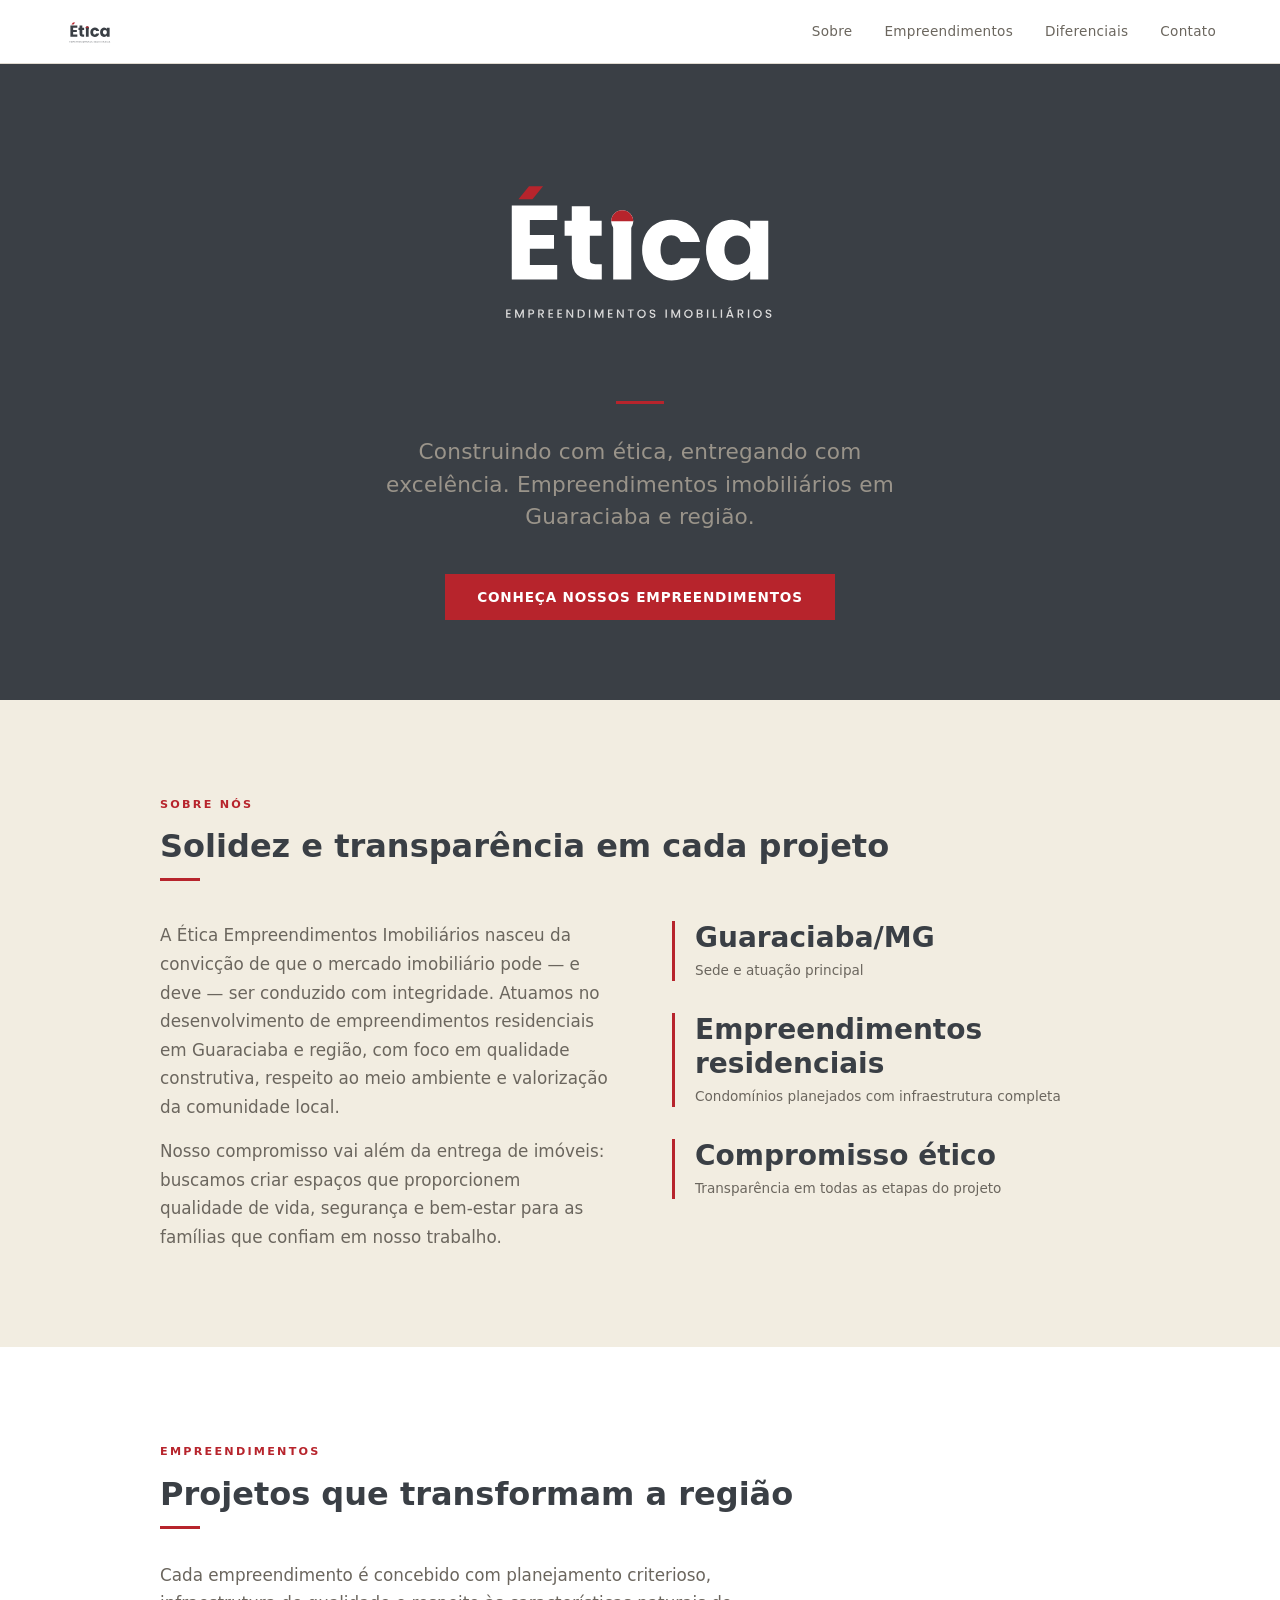
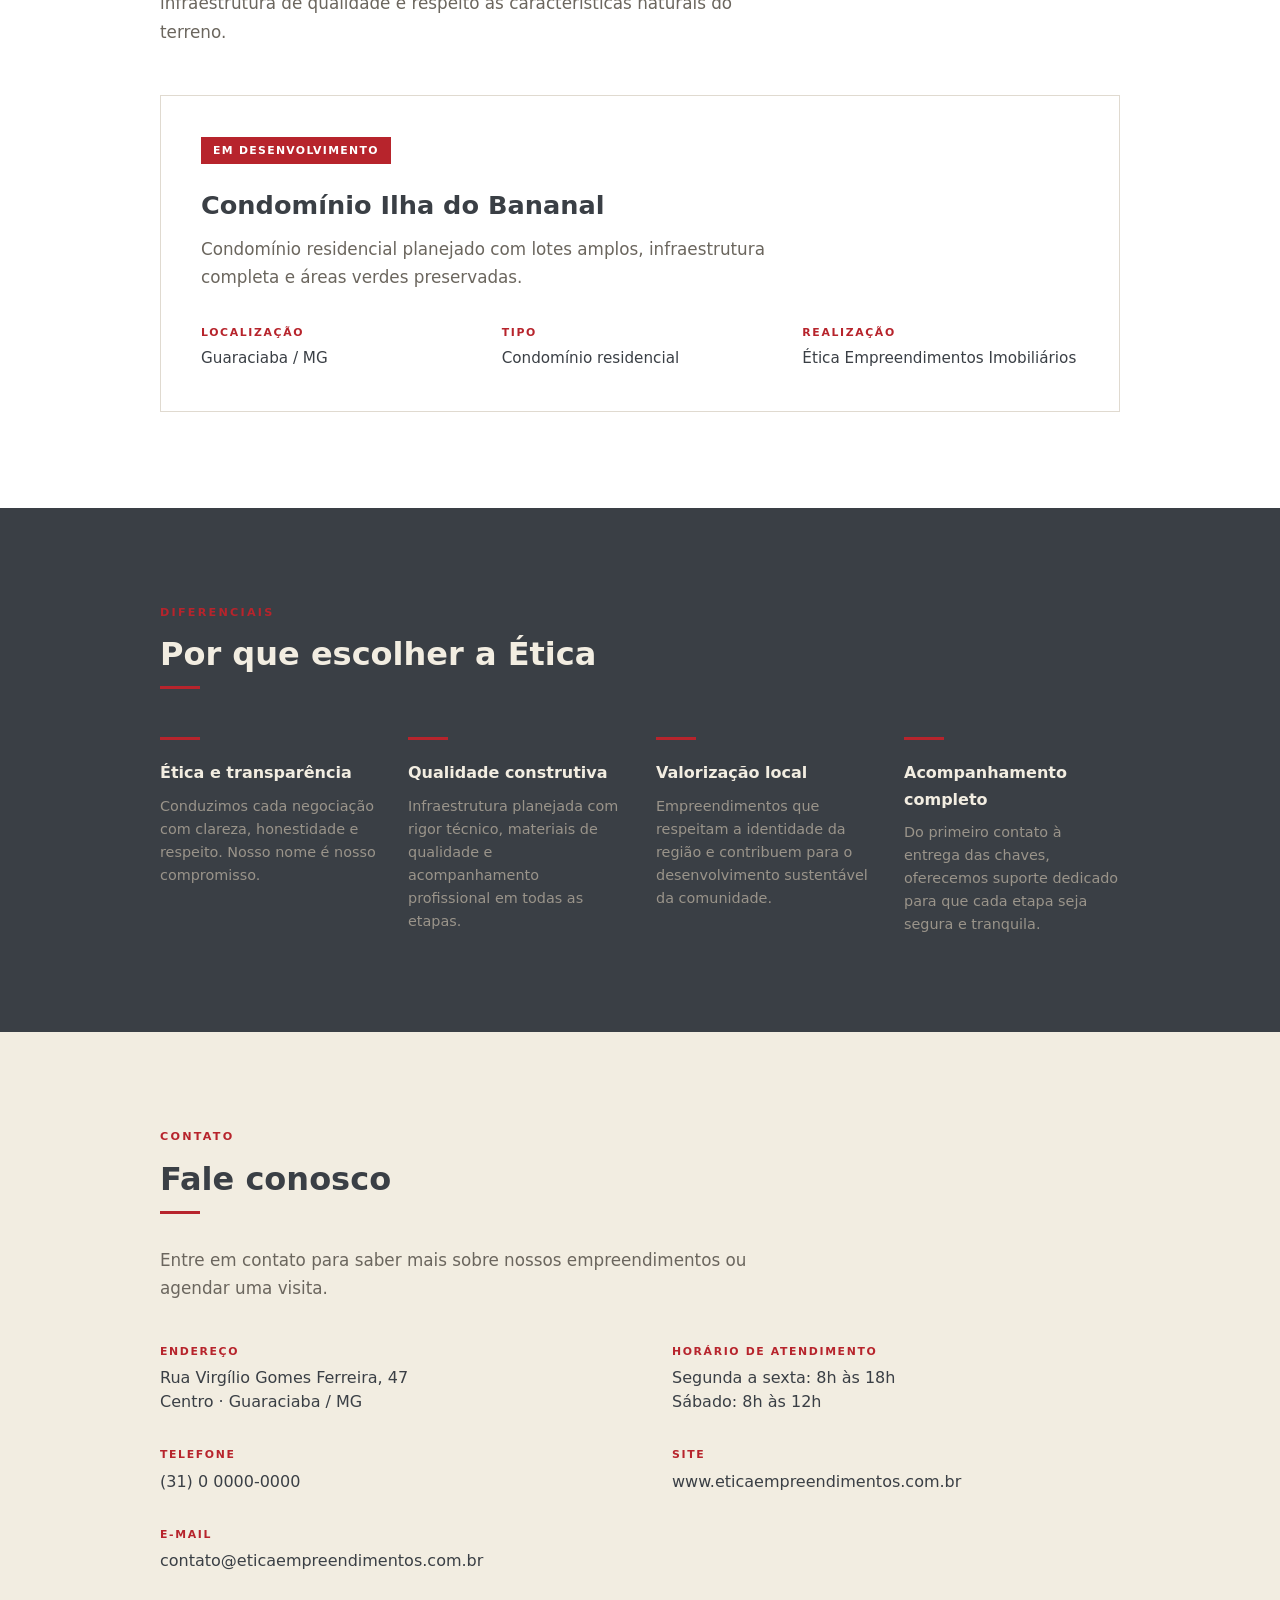
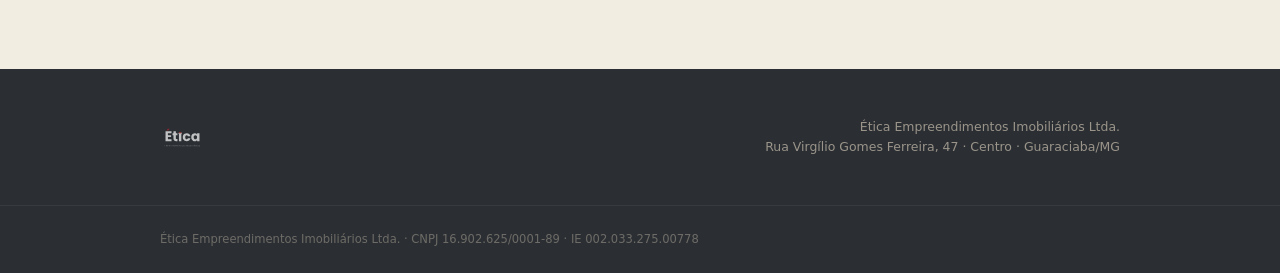
==== commit 8f0ccf72: "Reconstruir site com identidade visual da Ética Empreendimentos Substituir o site genérico de filoso" ====
--- a/index.html
+++ b/index.html
@@ -3,8 +3,8 @@
 <head>
   <meta charset="UTF-8">
   <meta name="viewport" content="width=device-width, initial-scale=1.0">
-  <meta name="description" content="Ética — Uma exploração dos princípios que orientam a conduta humana e a vida em sociedade.">
-  <title>Ética — Reflexões sobre o Agir Humano</title>
+  <meta name="description" content="Ética Empreendimentos Imobiliários — Construindo com ética, entregando com excelência. Empreendimentos imobiliários em Guaraciaba/MG.">
+  <title>Ética Empreendimentos Imobiliários</title>
   <style>
     @media (prefers-reduced-motion: reduce) {
       *, *::before, *::after {
@@ -14,73 +14,66 @@
     }
 
     :root {
-      --bg: #f2efe2;
-      --bg-alt: #e9e5da;
-      --fg: #302d25;
-      --fg-sec: #6d6860;
-      --accent: #b58c28;
-      --accent-h: #9d7820;
-      --teal: #3a6568;
-      --teal-l: #4d8185;
-      --border: #d0cbc0;
-      --card: #f8f6f0;
-      --hero-bg: #171c36;
-      --hero-fg: #dfdad0;
-      --hero-muted: #95918a;
-      --gold-glow: rgba(181, 140, 40, 0.10);
+      --charcoal: #3A3F45;
+      --charcoal-dark: #2B2F33;
+      --sand: #E8DCC8;
+      --sand-light: #F2EDE1;
+      --red: #B7242C;
+      --red-hover: #9E1E25;
+      --white: #FFFFFF;
+      --gray-100: #F7F5F1;
+      --gray-200: #E0DAD0;
+      --gray-400: #9A948A;
+      --gray-500: #6B665E;
+      --gray-600: #52504B;
+
+      --bg: var(--white);
+      --bg-alt: var(--sand-light);
+      --bg-dark: var(--charcoal);
+      --bg-dark-deep: var(--charcoal-dark);
+      --fg: var(--charcoal);
+      --fg-sec: var(--gray-500);
+      --fg-on-dark: var(--sand-light);
+      --fg-on-dark-sec: var(--gray-400);
+      --border: var(--gray-200);
     }
 
     @media (prefers-color-scheme: dark) {
       :root {
-        --bg: #0f1220;
-        --bg-alt: #141828;
-        --fg: #d4d0c5;
-        --fg-sec: #87837a;
-        --accent: #cda53c;
-        --accent-h: #ddb952;
-        --teal: #5a9295;
-        --teal-l: #70abae;
-        --border: #252a3e;
-        --card: #191e30;
-        --hero-bg: #0a0d18;
-        --hero-fg: #d4d0c5;
-        --hero-muted: #706d64;
-        --gold-glow: rgba(205, 165, 60, 0.07);
+        --bg: #1a1c1f;
+        --bg-alt: #222528;
+        --bg-dark: #111315;
+        --bg-dark-deep: #0c0d0f;
+        --fg: #ddd9d0;
+        --fg-sec: #908b82;
+        --fg-on-dark: #ddd9d0;
+        --fg-on-dark-sec: #7a766e;
+        --border: #333639;
       }
     }
 
     :root[data-theme="dark"] {
-      --bg: #0f1220;
-      --bg-alt: #141828;
-      --fg: #d4d0c5;
-      --fg-sec: #87837a;
-      --accent: #cda53c;
-      --accent-h: #ddb952;
-      --teal: #5a9295;
-      --teal-l: #70abae;
-      --border: #252a3e;
-      --card: #191e30;
-      --hero-bg: #0a0d18;
-      --hero-fg: #d4d0c5;
-      --hero-muted: #706d64;
-      --gold-glow: rgba(205, 165, 60, 0.07);
+      --bg: #1a1c1f;
+      --bg-alt: #222528;
+      --bg-dark: #111315;
+      --bg-dark-deep: #0c0d0f;
+      --fg: #ddd9d0;
+      --fg-sec: #908b82;
+      --fg-on-dark: #ddd9d0;
+      --fg-on-dark-sec: #7a766e;
+      --border: #333639;
     }
 
     :root[data-theme="light"] {
-      --bg: #f2efe2;
-      --bg-alt: #e9e5da;
-      --fg: #302d25;
-      --fg-sec: #6d6860;
-      --accent: #b58c28;
-      --accent-h: #9d7820;
-      --teal: #3a6568;
-      --teal-l: #4d8185;
-      --border: #d0cbc0;
-      --card: #f8f6f0;
-      --hero-bg: #171c36;
-      --hero-fg: #dfdad0;
-      --hero-muted: #95918a;
-      --gold-glow: rgba(181, 140, 40, 0.10);
+      --bg: var(--white);
+      --bg-alt: var(--sand-light);
+      --bg-dark: var(--charcoal);
+      --bg-dark-deep: var(--charcoal-dark);
+      --fg: var(--charcoal);
+      --fg-sec: var(--gray-500);
+      --fg-on-dark: var(--sand-light);
+      --fg-on-dark-sec: var(--gray-400);
+      --border: var(--gray-200);
     }
 
     *, *::before, *::after { margin: 0; padding: 0; box-sizing: border-box; }
@@ -88,22 +81,21 @@
     html { scroll-behavior: smooth; }
 
     body {
-      font-family: Charter, 'Bitstream Charter', 'Sitka Text', Cambria, Georgia, serif;
-      font-size: 1.125rem;
-      line-height: 1.76;
+      font-family: system-ui, -apple-system, 'Segoe UI', Roboto, 'Helvetica Neue', Arial, sans-serif;
+      font-size: 1rem;
+      line-height: 1.65;
       color: var(--fg);
       background: var(--bg);
       -webkit-font-smoothing: antialiased;
-      -moz-osx-font-smoothing: grayscale;
-    }
-
-    a { color: var(--accent); text-decoration: none; transition: color 0.2s; }
-    a:hover { color: var(--accent-h); }
-    a:focus-visible { outline: 2px solid var(--accent); outline-offset: 2px; border-radius: 2px; }
+    }
+
+    a { color: var(--red); text-decoration: none; transition: color 0.2s; }
+    a:hover { color: var(--red-hover); }
+    a:focus-visible { outline: 2px solid var(--red); outline-offset: 2px; }
 
     img { max-width: 100%; display: block; }
 
-    /* Nav */
+    /* ── Nav ───────────────────────────────── */
     .nav {
       position: sticky;
       top: 0;
@@ -111,326 +103,335 @@
       display: flex;
       align-items: center;
       justify-content: space-between;
-      padding: 0 clamp(1.25rem, 4vw, 3rem);
-      height: 52px;
-      background: color-mix(in srgb, var(--hero-bg) 92%, transparent);
-      backdrop-filter: blur(12px);
-      -webkit-backdrop-filter: blur(12px);
-      border-bottom: 1px solid rgba(255,255,255,0.06);
-    }
-
-    .nav-brand {
-      font-family: system-ui, -apple-system, sans-serif;
-      font-size: 0.75rem;
-      font-weight: 600;
-      letter-spacing: 0.18em;
-      text-transform: uppercase;
-      color: var(--accent);
-    }
+      padding: 0 clamp(1.5rem, 5vw, 4rem);
+      height: 64px;
+      background: var(--bg);
+      border-bottom: 1px solid var(--border);
+    }
+
+    .nav-logo { height: 32px; width: auto; }
 
     .nav-links {
       display: flex;
-      gap: 1.75rem;
+      gap: 2rem;
       list-style: none;
     }
 
     .nav-links a {
-      font-family: system-ui, -apple-system, sans-serif;
-      font-size: 0.8rem;
+      font-size: 0.85rem;
       font-weight: 500;
-      letter-spacing: 0.04em;
-      color: var(--hero-muted);
+      letter-spacing: 0.02em;
+      color: var(--fg-sec);
       transition: color 0.2s;
     }
 
-    .nav-links a:hover { color: var(--hero-fg); }
-
-    /* Hero */
+    .nav-links a:hover { color: var(--fg); }
+
+    /* ── Hero ──────────────────────────────── */
     .hero {
-      position: relative;
+      display: flex;
+      flex-direction: column;
+      align-items: center;
+      justify-content: center;
+      min-height: max(65vh, 440px);
+      padding: 5rem clamp(1.5rem, 5vw, 4rem);
+      background: var(--bg-dark);
+      text-align: center;
+    }
+
+    .hero-logo {
+      width: min(340px, 70vw);
+      height: auto;
+      margin-bottom: 3rem;
+    }
+
+    .hero-rule {
+      width: 48px;
+      height: 3px;
+      background: var(--red);
+      border: none;
+      margin-bottom: 2rem;
+    }
+
+    .hero-tagline {
+      font-size: clamp(1.1rem, 2.5vw, 1.35rem);
+      font-weight: 300;
+      line-height: 1.5;
+      color: var(--fg-on-dark-sec);
+      max-width: 520px;
+      letter-spacing: 0.01em;
+    }
+
+    .hero-cta {
+      display: inline-block;
+      margin-top: 2.5rem;
+      padding: 0.75rem 2rem;
+      font-size: 0.85rem;
+      font-weight: 600;
+      letter-spacing: 0.06em;
+      text-transform: uppercase;
+      color: var(--white);
+      background: var(--red);
+      border: none;
+      cursor: pointer;
+      transition: background 0.2s;
+    }
+
+    .hero-cta:hover { background: var(--red-hover); color: var(--white); }
+
+    /* ── Sections ──────────────────────────── */
+    .section {
+      padding: clamp(4rem, 8vw, 6rem) clamp(1.5rem, 5vw, 4rem);
+    }
+
+    .section--sand { background: var(--bg-alt); }
+    .section--dark {
+      background: var(--bg-dark);
+      color: var(--fg-on-dark);
+    }
+
+    .section-inner {
+      max-width: 960px;
+      margin: 0 auto;
+    }
+
+    .section-label {
+      font-size: 0.7rem;
+      font-weight: 700;
+      letter-spacing: 0.2em;
+      text-transform: uppercase;
+      color: var(--red);
+      margin-bottom: 0.75rem;
+      display: block;
+    }
+
+    .section--dark .section-label { color: var(--red); }
+
+    .section h2 {
+      font-size: clamp(1.5rem, 3vw, 2rem);
+      font-weight: 700;
+      line-height: 1.25;
+      color: var(--fg);
+      margin-bottom: 0.75rem;
+    }
+
+    .section--dark h2 { color: var(--fg-on-dark); }
+
+    .section-rule {
+      width: 40px;
+      height: 3px;
+      background: var(--red);
+      border: none;
+      margin-bottom: 2rem;
+    }
+
+    .section p {
+      font-size: 1.05rem;
+      line-height: 1.7;
+      color: var(--fg-sec);
+      max-width: 640px;
+    }
+
+    .section--dark p { color: var(--fg-on-dark-sec); }
+
+    .section p + p { margin-top: 1rem; }
+
+    /* ── Sobre: two-column ─────────────────── */
+    .sobre-grid {
+      display: grid;
+      grid-template-columns: 1fr 1fr;
+      gap: 4rem;
+      align-items: start;
+      margin-top: 2.5rem;
+    }
+
+    .sobre-stat {
+      display: flex;
+      flex-direction: column;
+      gap: 2rem;
+    }
+
+    .stat {
+      border-left: 3px solid var(--red);
+      padding-left: 1.25rem;
+    }
+
+    .stat-value {
+      font-size: 1.75rem;
+      font-weight: 700;
+      color: var(--fg);
+      line-height: 1.2;
+    }
+
+    .stat-label {
+      font-size: 0.85rem;
+      color: var(--fg-sec);
+      margin-top: 0.25rem;
+    }
+
+    /* ── Empreendimento card ───────────────── */
+    .emp-card {
+      margin-top: 3rem;
+      background: var(--bg);
+      border: 1px solid var(--border);
+      overflow: hidden;
+    }
+
+    .emp-card-header {
+      padding: 2.5rem 2.5rem 2rem;
+    }
+
+    .emp-badge {
+      display: inline-block;
+      padding: 0.3rem 0.75rem;
+      font-size: 0.68rem;
+      font-weight: 700;
+      letter-spacing: 0.12em;
+      text-transform: uppercase;
+      color: var(--white);
+      background: var(--red);
+      margin-bottom: 1.25rem;
+    }
+
+    .emp-card h3 {
+      font-size: 1.6rem;
+      font-weight: 700;
+      color: var(--fg);
+      margin-bottom: 0.5rem;
+    }
+
+    .emp-card-sub {
+      font-size: 0.9rem;
+      color: var(--fg-sec);
+    }
+
+    .emp-card-body {
+      padding: 0 2.5rem 2.5rem;
+      display: grid;
+      grid-template-columns: repeat(3, 1fr);
+      gap: 1.5rem;
+    }
+
+    .emp-detail-label {
+      font-size: 0.68rem;
+      font-weight: 700;
+      letter-spacing: 0.15em;
+      text-transform: uppercase;
+      color: var(--red);
+      margin-bottom: 0.25rem;
+    }
+
+    .emp-detail-value {
+      font-size: 0.95rem;
+      color: var(--fg);
+      font-weight: 500;
+    }
+
+    /* ── Diferenciais grid ─────────────────── */
+    .dif-grid {
+      display: grid;
+      grid-template-columns: repeat(4, 1fr);
+      gap: 2rem;
+      margin-top: 3rem;
+    }
+
+    .dif-item { text-align: left; }
+
+    .dif-icon {
+      width: 40px;
+      height: 3px;
+      background: var(--red);
+      margin-bottom: 1.25rem;
+    }
+
+    .dif-item h4 {
+      font-size: 1rem;
+      font-weight: 700;
+      color: var(--fg-on-dark);
+      margin-bottom: 0.5rem;
+    }
+
+    .dif-item p {
+      font-size: 0.9rem;
+      line-height: 1.6;
+      color: var(--fg-on-dark-sec);
+      max-width: none;
+    }
+
+    /* ── Contato ───────────────────────────── */
+    .contato-grid {
+      display: grid;
+      grid-template-columns: 1fr 1fr;
+      gap: 4rem;
+      margin-top: 2.5rem;
+    }
+
+    .contato-info { display: flex; flex-direction: column; gap: 2rem; }
+
+    .contato-item {}
+
+    .contato-item-label {
+      font-size: 0.68rem;
+      font-weight: 700;
+      letter-spacing: 0.15em;
+      text-transform: uppercase;
+      color: var(--red);
+      margin-bottom: 0.35rem;
+    }
+
+    .contato-item-value {
+      font-size: 1rem;
+      color: var(--fg);
+      line-height: 1.5;
+    }
+
+    .contato-item-value a { color: var(--fg); }
+    .contato-item-value a:hover { color: var(--red); }
+
+    /* ── Footer ────────────────────────────── */
+    .footer {
+      background: var(--bg-dark-deep);
+      padding: 3rem clamp(1.5rem, 5vw, 4rem);
+    }
+
+    .footer-inner {
+      max-width: 960px;
+      margin: 0 auto;
       display: flex;
       align-items: center;
-      justify-content: center;
-      min-height: max(70vh, 480px);
-      padding: 5rem clamp(1.25rem, 4vw, 3rem);
-      background: var(--hero-bg);
-      overflow: hidden;
-    }
-
-    .hero-canvas {
-      position: absolute;
-      top: 50%;
-      left: 50%;
-      transform: translate(-50%, -50%);
-      pointer-events: none;
-      opacity: 0.55;
-    }
-
-    .hero-content {
-      position: relative;
-      z-index: 1;
-      max-width: 720px;
-      text-align: center;
-    }
-
-    .hero-eyebrow {
-      font-family: system-ui, -apple-system, sans-serif;
+      justify-content: space-between;
+      gap: 2rem;
+    }
+
+    .footer-logo { height: 28px; width: auto; opacity: 0.7; }
+
+    .footer-text {
+      font-size: 0.78rem;
+      color: var(--fg-on-dark-sec);
+      line-height: 1.6;
+      text-align: right;
+    }
+
+    .footer-legal {
+      padding: 1.5rem clamp(1.5rem, 5vw, 4rem);
+      background: var(--bg-dark-deep);
+      border-top: 1px solid rgba(255,255,255,0.06);
+    }
+
+    .footer-legal-inner {
+      max-width: 960px;
+      margin: 0 auto;
       font-size: 0.72rem;
-      font-weight: 600;
-      letter-spacing: 0.28em;
-      text-transform: uppercase;
-      color: var(--accent);
-      margin-bottom: 2rem;
-      display: block;
-    }
-
-    .hero h1 {
-      font-family: 'Palatino Linotype', Palatino, 'Book Antiqua', Georgia, serif;
-      font-size: clamp(2rem, 5vw, 3.2rem);
-      font-weight: 400;
-      line-height: 1.28;
-      color: var(--hero-fg);
-      text-wrap: balance;
-      margin-bottom: 2rem;
-      font-style: italic;
-    }
-
-    .gold-rule {
-      border: none;
-      width: 60px;
-      height: 1px;
-      background: var(--accent);
-      margin: 0 auto 2rem;
-    }
-
-    .hero-sub {
-      font-family: system-ui, -apple-system, sans-serif;
-      font-size: 0.95rem;
+      color: var(--fg-on-dark-sec);
+      opacity: 0.6;
       line-height: 1.6;
-      color: var(--hero-muted);
-      max-width: 480px;
-      margin: 0 auto;
-    }
-
-    /* Content wrapper */
-    .content {
-      max-width: 680px;
-      margin: 0 auto;
-      padding: 0 clamp(1.25rem, 4vw, 2rem);
-    }
-
-    /* Sections */
-    .section {
-      padding: 5rem 0;
-      background: var(--bg);
-    }
-
-    .section--alt {
-      background: var(--bg-alt);
-    }
-
-    .section h2 {
-      font-family: 'Palatino Linotype', Palatino, 'Book Antiqua', Georgia, serif;
-      font-size: clamp(1.6rem, 3.5vw, 2.2rem);
-      font-weight: 400;
-      line-height: 1.3;
-      color: var(--fg);
-      margin-bottom: 1rem;
-      text-wrap: balance;
-    }
-
-    .section-label {
-      font-family: system-ui, -apple-system, sans-serif;
-      font-size: 0.7rem;
-      font-weight: 600;
-      letter-spacing: 0.22em;
-      text-transform: uppercase;
-      color: var(--accent);
-      display: block;
-      margin-bottom: 0.75rem;
-    }
-
-    .section p {
-      margin-bottom: 1.25rem;
-      color: var(--fg);
-    }
-
-    .lead {
-      font-size: 1.2rem;
-      line-height: 1.7;
-      color: var(--fg-sec);
-      margin-bottom: 2rem;
-    }
-
-    /* Pull quote */
-    .pullquote {
-      border-left: 2px solid var(--accent);
-      padding: 0.5rem 0 0.5rem 1.5rem;
-      margin: 2.5rem 0;
-      font-family: 'Palatino Linotype', Palatino, 'Book Antiqua', Georgia, serif;
-      font-size: 1.15rem;
-      font-style: italic;
-      line-height: 1.65;
-      color: var(--fg);
-    }
-
-    .pullquote cite {
-      display: block;
-      margin-top: 0.75rem;
-      font-size: 0.85rem;
-      font-style: normal;
-      color: var(--fg-sec);
-      font-family: system-ui, -apple-system, sans-serif;
-    }
-
-    /* Principles */
-    .principle {
-      padding: 2.5rem 0;
-      border-bottom: 1px solid var(--border);
-    }
-
-    .principle:last-child { border-bottom: none; }
-
-    .principle-label {
-      font-family: system-ui, -apple-system, sans-serif;
-      font-size: 0.68rem;
-      font-weight: 700;
-      letter-spacing: 0.2em;
-      text-transform: uppercase;
-      color: var(--teal);
-      margin-bottom: 0.5rem;
-      display: block;
-    }
-
-    .principle h3 {
-      font-family: 'Palatino Linotype', Palatino, 'Book Antiqua', Georgia, serif;
-      font-size: 1.35rem;
-      font-weight: 400;
-      line-height: 1.35;
-      color: var(--fg);
-      margin-bottom: 1rem;
-    }
-
-    .principle p {
-      color: var(--fg-sec);
-      font-size: 1.05rem;
-      line-height: 1.72;
-    }
-
-    /* Thinkers */
-    .thinker {
-      display: grid;
-      grid-template-columns: 180px 1fr;
-      gap: 2rem;
-      padding: 2.5rem 0;
-      border-bottom: 1px solid var(--border);
-      align-items: start;
-    }
-
-    .thinker:last-child { border-bottom: none; }
-
-    .thinker-name {
-      font-family: 'Palatino Linotype', Palatino, 'Book Antiqua', Georgia, serif;
-      font-size: 1.2rem;
-      font-weight: 400;
-      color: var(--fg);
-      line-height: 1.3;
-      margin-bottom: 0.25rem;
-    }
-
-    .thinker-dates {
-      font-family: system-ui, -apple-system, sans-serif;
-      font-size: 0.78rem;
-      color: var(--fg-sec);
-      font-variant-numeric: tabular-nums;
-    }
-
-    .thinker-school {
-      font-family: system-ui, -apple-system, sans-serif;
-      font-size: 0.72rem;
-      font-weight: 600;
-      letter-spacing: 0.12em;
-      text-transform: uppercase;
-      color: var(--accent);
-      margin-top: 0.75rem;
-      display: block;
-    }
-
-    .thinker-body p {
-      color: var(--fg-sec);
-      font-size: 1.02rem;
-      line-height: 1.72;
-    }
-
-    /* Applied ethics */
-    .domains {
-      display: grid;
-      grid-template-columns: repeat(2, 1fr);
-      gap: 1.5rem;
-      margin-top: 2.5rem;
-    }
-
-    .domain {
-      padding: 1.5rem;
-      background: var(--card);
-      border: 1px solid var(--border);
-      border-radius: 4px;
-    }
-
-    .domain h4 {
-      font-family: 'Palatino Linotype', Palatino, 'Book Antiqua', Georgia, serif;
-      font-size: 1.1rem;
-      font-weight: 400;
-      color: var(--fg);
-      margin-bottom: 0.5rem;
-    }
-
-    .domain p {
-      font-size: 0.95rem;
-      line-height: 1.65;
-      color: var(--fg-sec);
-      margin-bottom: 0;
-    }
-
-    /* Footer */
-    .site-footer {
-      background: var(--hero-bg);
-      color: var(--hero-fg);
-      padding: 5rem clamp(1.25rem, 4vw, 2rem);
-      text-align: center;
-    }
-
-    .footer-quote {
-      max-width: 580px;
-      margin: 0 auto 2rem;
-      font-family: 'Palatino Linotype', Palatino, 'Book Antiqua', Georgia, serif;
-      font-size: 1.25rem;
-      font-style: italic;
-      line-height: 1.6;
-      color: var(--hero-fg);
-    }
-
-    .footer-quote cite {
-      display: block;
-      margin-top: 1rem;
-      font-size: 0.85rem;
-      font-style: normal;
-      color: var(--hero-muted);
-      font-family: system-ui, -apple-system, sans-serif;
-    }
-
-    .footer-note {
-      font-family: system-ui, -apple-system, sans-serif;
-      font-size: 0.78rem;
-      color: var(--hero-muted);
-      letter-spacing: 0.02em;
-    }
-
-    /* Scroll reveal */
+    }
+
+    /* ── Scroll reveal ─────────────────────── */
     .reveal {
       opacity: 0;
-      transform: translateY(18px);
-      transition: opacity 0.7s ease, transform 0.7s ease;
+      transform: translateY(16px);
+      transition: opacity 0.6s ease, transform 0.6s ease;
     }
 
     .reveal.visible {
@@ -438,235 +439,227 @@
       transform: translateY(0);
     }
 
-    /* Responsive */
-    @media (max-width: 700px) {
+    /* ── Responsive ────────────────────────── */
+    @media (max-width: 768px) {
       .nav-links { display: none; }
-      .hero { min-height: max(55vh, 380px); padding: 3.5rem 1.25rem; }
-      .section { padding: 3.5rem 0; }
-      .thinker {
+
+      .sobre-grid {
         grid-template-columns: 1fr;
-        gap: 0.75rem;
+        gap: 2.5rem;
       }
-      .thinker-meta {
-        display: flex;
-        flex-wrap: wrap;
-        align-items: baseline;
-        gap: 0.5rem 1rem;
+
+      .emp-card-body {
+        grid-template-columns: 1fr 1fr;
       }
-      .thinker-school { margin-top: 0; }
-      .domains { grid-template-columns: 1fr; }
-      .content { padding: 0 1.25rem; }
+
+      .dif-grid {
+        grid-template-columns: 1fr 1fr;
+        gap: 2.5rem;
+      }
+
+      .contato-grid {
+        grid-template-columns: 1fr;
+        gap: 2.5rem;
+      }
+
+      .footer-inner {
+        flex-direction: column;
+        text-align: center;
+      }
+
+      .footer-text { text-align: center; }
+    }
+
+    @media (max-width: 480px) {
+      .emp-card-body { grid-template-columns: 1fr; }
+      .emp-card-header { padding: 2rem 1.5rem 1.5rem; }
+      .emp-card-body { padding: 0 1.5rem 2rem; }
+      .dif-grid { grid-template-columns: 1fr; }
     }
   </style>
 </head>
 <body>
 
+<!-- Nav -->
 <nav class="nav" role="navigation" aria-label="Principal">
-  <span class="nav-brand">Ética</span>
+  <a href="#" aria-label="Ética — Página inicial">
+    <img src="assets/Etica-logo-principal.svg" alt="Ética Empreendimentos Imobiliários" class="nav-logo">
+  </a>
   <ul class="nav-links">
-    <li><a href="#introducao">Introdução</a></li>
-    <li><a href="#principios">Princípios</a></li>
-    <li><a href="#pensadores">Pensadores</a></li>
-    <li><a href="#pratica">Na Prática</a></li>
+    <li><a href="#sobre">Sobre</a></li>
+    <li><a href="#empreendimentos">Empreendimentos</a></li>
+    <li><a href="#diferenciais">Diferenciais</a></li>
+    <li><a href="#contato">Contato</a></li>
   </ul>
 </nav>
 
+<!-- Hero -->
 <header class="hero">
-  <canvas class="hero-canvas" id="heroGeo" width="460" height="460" aria-hidden="true"></canvas>
-  <div class="hero-content">
-    <span class="hero-eyebrow">Ética</span>
-    <h1>A ética começa onde termina a indiferença.</h1>
-    <hr class="gold-rule">
-    <p class="hero-sub">Uma exploração dos princípios que orientam a conduta humana e a vida em sociedade</p>
+  <img src="assets/Etica-logo-negativo.svg" alt="Ética Empreendimentos Imobiliários" class="hero-logo">
+  <hr class="hero-rule">
+  <p class="hero-tagline">Construindo com ética, entregando com excelência. Empreendimentos imobiliários em Guaraciaba e região.</p>
+  <a href="#empreendimentos" class="hero-cta">Conheça nossos empreendimentos</a>
+</header>
+
+<!-- Sobre -->
+<section class="section section--sand" id="sobre">
+  <div class="section-inner">
+    <span class="section-label reveal">Sobre nós</span>
+    <h2 class="reveal">Solidez e transparência em cada projeto</h2>
+    <hr class="section-rule reveal">
+
+    <div class="sobre-grid">
+      <div class="reveal">
+        <p>A Ética Empreendimentos Imobiliários nasceu da convicção de que o mercado imobiliário pode — e deve — ser conduzido com integridade. Atuamos no desenvolvimento de empreendimentos residenciais em Guaraciaba e região, com foco em qualidade construtiva, respeito ao meio ambiente e valorização da comunidade local.</p>
+        <p>Nosso compromisso vai além da entrega de imóveis: buscamos criar espaços que proporcionem qualidade de vida, segurança e bem-estar para as famílias que confiam em nosso trabalho.</p>
+      </div>
+      <div class="sobre-stat reveal">
+        <div class="stat">
+          <div class="stat-value">Guaraciaba/MG</div>
+          <div class="stat-label">Sede e atuação principal</div>
+        </div>
+        <div class="stat">
+          <div class="stat-value">Empreendimentos residenciais</div>
+          <div class="stat-label">Condomínios planejados com infraestrutura completa</div>
+        </div>
+        <div class="stat">
+          <div class="stat-value">Compromisso ético</div>
+          <div class="stat-label">Transparência em todas as etapas do projeto</div>
+        </div>
+      </div>
+    </div>
   </div>
-</header>
-
-<main>
-  <section class="section" id="introducao">
-    <div class="content">
-      <span class="section-label reveal">Introdução</span>
-      <h2 class="reveal">O que é Ética?</h2>
-      <p class="lead reveal">Do grego <em>êthos</em> — caráter, costume, modo de ser — a ética é o ramo da filosofia que investiga os fundamentos da ação humana: o que devemos fazer, como devemos viver e por quê.</p>
-      <p class="reveal">Diferente da moral, que se refere ao conjunto de normas e costumes aceitos por uma comunidade em dado momento histórico, a ética é a reflexão crítica sobre essas normas. Enquanto a moral diz "faça isto", a ética pergunta "por que devo fazê-lo?" É uma disciplina que não oferece respostas prontas, mas exige de nós o exercício constante do pensamento.</p>
-      <p class="reveal">A ética não é propriedade de filósofos. Ela habita cada decisão cotidiana — do modo como tratamos um estranho à forma como conduzimos nosso trabalho. Está presente quando escolhemos ser honestos mesmo sem testemunhas, quando reconhecemos a dignidade de quem é diferente de nós, quando ponderamos as consequências de nossos atos sobre aqueles que ainda não nasceram.</p>
-
-      <blockquote class="pullquote reveal">
-        O homem não é senão o que ele faz de si mesmo.
-        <cite>Jean-Paul Sartre, <em>O Existencialismo é um Humanismo</em>, 1946</cite>
-      </blockquote>
-
-      <p class="reveal">Estudar ética é, antes de tudo, aceitar que a liberdade de escolha traz consigo a responsabilidade pelo que escolhemos. E que viver entre outros seres humanos impõe limites ao nosso desejo — limites que não diminuem a liberdade, mas lhe dão sentido.</p>
+</section>
+
+<!-- Empreendimentos -->
+<section class="section" id="empreendimentos">
+  <div class="section-inner">
+    <span class="section-label reveal">Empreendimentos</span>
+    <h2 class="reveal">Projetos que transformam a região</h2>
+    <hr class="section-rule reveal">
+    <p class="reveal">Cada empreendimento é concebido com planejamento criterioso, infraestrutura de qualidade e respeito às características naturais do terreno.</p>
+
+    <div class="emp-card reveal">
+      <div class="emp-card-header">
+        <span class="emp-badge">Em desenvolvimento</span>
+        <h3>Condomínio Ilha do Bananal</h3>
+        <p class="emp-card-sub">Condomínio residencial planejado com lotes amplos, infraestrutura completa e áreas verdes preservadas.</p>
+      </div>
+      <div class="emp-card-body">
+        <div>
+          <div class="emp-detail-label">Localização</div>
+          <div class="emp-detail-value">Guaraciaba / MG</div>
+        </div>
+        <div>
+          <div class="emp-detail-label">Tipo</div>
+          <div class="emp-detail-value">Condomínio residencial</div>
+        </div>
+        <div>
+          <div class="emp-detail-label">Realização</div>
+          <div class="emp-detail-value">Ética Empreendimentos Imobiliários</div>
+        </div>
+      </div>
     </div>
-  </section>
-
-  <section class="section section--alt" id="principios">
-    <div class="content">
-      <span class="section-label reveal">Fundamentos</span>
-      <h2 class="reveal">Princípios Fundamentais</h2>
-      <p class="lead reveal">Ao longo de milênios de reflexão filosófica, certos princípios emergiram como pilares do pensamento ético. Não são dogmas, mas horizontes que orientam o juízo moral.</p>
-
-      <div class="principle reveal">
-        <span class="principle-label">Justiça</span>
-        <h3>Dar a cada um o que lhe é devido</h3>
-        <p>A justiça não se resume à igualdade formal. Envolve reconhecer que pessoas em situações desiguais precisam de tratamentos proporcionais. Aristóteles distinguia a justiça distributiva — como repartir bens e oportunidades — da justiça corretiva — como reparar danos e punir transgressões. Uma sociedade ética é, antes de tudo, uma sociedade que busca ser justa.</p>
-      </div>
-
-      <div class="principle reveal">
-        <span class="principle-label">Dignidade Humana</span>
-        <h3>Todo ser humano é um fim em si mesmo</h3>
-        <p>A dignidade é o valor intrínseco e inegociável de cada pessoa. Kant formulou esse princípio como imperativo: "Age de tal modo que trates a humanidade, tanto na tua pessoa como na de qualquer outro, sempre como um fim e nunca meramente como um meio." Esse princípio é a base dos direitos humanos e o argumento mais forte contra toda forma de instrumentalização do outro.</p>
-      </div>
-
-      <div class="principle reveal">
-        <span class="principle-label">Responsabilidade</span>
-        <h3>Responder pelos próprios atos e suas consequências</h3>
-        <p>Ser responsável é reconhecer-se como autor de suas ações e aceitar as consequências que delas decorrem — inclusive as não intencionais. Hans Jonas ampliou esse conceito para a era tecnológica: somos responsáveis não apenas pelo que fazemos hoje, mas pelo mundo que deixaremos para as gerações futuras. A responsabilidade é o preço da liberdade.</p>
-      </div>
-
-      <div class="principle reveal">
-        <span class="principle-label">Autonomia</span>
-        <h3>A capacidade de se dar as próprias leis</h3>
-        <p>Autonomia não é fazer o que se quer, mas ter a capacidade de decidir por si mesmo segundo princípios racionais. Respeitar a autonomia alheia significa reconhecer o direito de cada pessoa a fazer suas próprias escolhas — desde que estas não violem a dignidade e a liberdade dos outros. A autonomia exige informação, reflexão e ausência de coerção.</p>
-      </div>
-
-      <div class="principle reveal">
-        <span class="principle-label">Bem Comum</span>
-        <h3>O que é bom para todos, não apenas para cada um</h3>
-        <p>O bem comum transcende a soma dos interesses individuais. É o conjunto de condições sociais que permitem a todos — e a cada um — alcançar uma vida plena. Inclui a paz, a justiça, o acesso à educação e à saúde, a preservação do meio ambiente. Uma ética centrada apenas no indivíduo é incompleta; viver eticamente é também cuidar do mundo que compartilhamos.</p>
+  </div>
+</section>
+
+<!-- Diferenciais -->
+<section class="section section--dark" id="diferenciais">
+  <div class="section-inner">
+    <span class="section-label reveal">Diferenciais</span>
+    <h2 class="reveal">Por que escolher a Ética</h2>
+    <hr class="section-rule reveal">
+
+    <div class="dif-grid">
+      <div class="dif-item reveal">
+        <div class="dif-icon"></div>
+        <h4>Ética e transparência</h4>
+        <p>Conduzimos cada negociação com clareza, honestidade e respeito. Nosso nome é nosso compromisso.</p>
+      </div>
+      <div class="dif-item reveal">
+        <div class="dif-icon"></div>
+        <h4>Qualidade construtiva</h4>
+        <p>Infraestrutura planejada com rigor técnico, materiais de qualidade e acompanhamento profissional em todas as etapas.</p>
+      </div>
+      <div class="dif-item reveal">
+        <div class="dif-icon"></div>
+        <h4>Valorização local</h4>
+        <p>Empreendimentos que respeitam a identidade da região e contribuem para o desenvolvimento sustentável da comunidade.</p>
+      </div>
+      <div class="dif-item reveal">
+        <div class="dif-icon"></div>
+        <h4>Acompanhamento completo</h4>
+        <p>Do primeiro contato à entrega das chaves, oferecemos suporte dedicado para que cada etapa seja segura e tranquila.</p>
       </div>
     </div>
-  </section>
-
-  <section class="section" id="pensadores">
-    <div class="content">
-      <span class="section-label reveal">Pensamento</span>
-      <h2 class="reveal">Grandes Pensadores</h2>
-      <p class="lead reveal">A história da ética foi construída por vozes que ousaram perguntar: o que significa viver bem? Cada um desses pensadores ofereceu uma resposta diferente — e a tensão entre elas é o que mantém a ética viva.</p>
-
-      <div class="thinker reveal">
-        <div class="thinker-meta">
-          <span class="thinker-name">Aristóteles</span>
-          <span class="thinker-dates">384–322 a.C.</span>
-          <span class="thinker-school">Ética das Virtudes</span>
-        </div>
-        <div class="thinker-body">
-          <p>Para Aristóteles, a vida ética não se resume a seguir regras, mas a cultivar virtudes — coragem, temperança, justiça, prudência — até que se tornem hábitos. A felicidade (<em>eudaimonia</em>) não é prazer momentâneo, mas a realização plena do potencial humano. A chave é a <em>phronesis</em>, a sabedoria prática: saber agir na medida certa, no momento certo, pelo motivo certo.</p>
-        </div>
-      </div>
-
-      <div class="thinker reveal">
-        <div class="thinker-meta">
-          <span class="thinker-name">Immanuel Kant</span>
-          <span class="thinker-dates">1724–1804</span>
-          <span class="thinker-school">Ética do Dever</span>
-        </div>
-        <div class="thinker-body">
-          <p>Kant propôs que a moralidade não depende das consequências de nossos atos, mas da intenção com que agimos. O imperativo categórico — "Age apenas segundo a máxima pela qual possas ao mesmo tempo querer que ela se torne uma lei universal" — é o critério supremo da ação moral. Para Kant, a boa vontade é a única coisa boa sem restrição, e o dever é a marca da verdadeira moralidade.</p>
-        </div>
-      </div>
-
-      <div class="thinker reveal">
-        <div class="thinker-meta">
-          <span class="thinker-name">Simone de Beauvoir</span>
-          <span class="thinker-dates">1908–1986</span>
-          <span class="thinker-school">Ética da Liberdade</span>
-        </div>
-        <div class="thinker-body">
-          <p>Beauvoir mostrou que a liberdade não existe no abstrato: ela é sempre situada, atravessada por gênero, classe e história. Em <em>Por uma Moral da Ambiguidade</em>, argumentou que a liberdade de cada um só se realiza quando luta pela liberdade dos outros. A ética não é um conjunto de certezas, mas o enfrentamento corajoso da ambiguidade da condição humana.</p>
-        </div>
-      </div>
-
-      <div class="thinker reveal">
-        <div class="thinker-meta">
-          <span class="thinker-name">Hans Jonas</span>
-          <span class="thinker-dates">1903–1993</span>
-          <span class="thinker-school">Ética da Responsabilidade</span>
-        </div>
-        <div class="thinker-body">
-          <p>Jonas reformulou a ética para a era tecnológica. Quando o poder humano de transformar — e destruir — a natureza se tornou global, as éticas tradicionais já não bastavam. Seu novo imperativo: "Age de tal modo que os efeitos de tua ação sejam compatíveis com a permanência de uma vida autenticamente humana sobre a Terra." A responsabilidade, para Jonas, estende-se ao futuro distante.</p>
+  </div>
+</section>
+
+<!-- Contato -->
+<section class="section section--sand" id="contato">
+  <div class="section-inner">
+    <span class="section-label reveal">Contato</span>
+    <h2 class="reveal">Fale conosco</h2>
+    <hr class="section-rule reveal">
+    <p class="reveal">Entre em contato para saber mais sobre nossos empreendimentos ou agendar uma visita.</p>
+
+    <div class="contato-grid reveal">
+      <div class="contato-info">
+        <div class="contato-item">
+          <div class="contato-item-label">Endereço</div>
+          <div class="contato-item-value">
+            Rua Virgílio Gomes Ferreira, 47<br>
+            Centro · Guaraciaba / MG
+          </div>
+        </div>
+        <div class="contato-item">
+          <div class="contato-item-label">Telefone</div>
+          <div class="contato-item-value">(31) 0 0000-0000</div>
+        </div>
+        <div class="contato-item">
+          <div class="contato-item-label">E-mail</div>
+          <div class="contato-item-value">
+            <a href="mailto:contato@eticaempreendimentos.com.br">contato@eticaempreendimentos.com.br</a>
+          </div>
+        </div>
+      </div>
+      <div class="contato-info">
+        <div class="contato-item">
+          <div class="contato-item-label">Horário de atendimento</div>
+          <div class="contato-item-value">
+            Segunda a sexta: 8h às 18h<br>
+            Sábado: 8h às 12h
+          </div>
+        </div>
+        <div class="contato-item">
+          <div class="contato-item-label">Site</div>
+          <div class="contato-item-value">
+            <a href="https://www.eticaempreendimentos.com.br" target="_blank" rel="noopener">www.eticaempreendimentos.com.br</a>
+          </div>
         </div>
       </div>
     </div>
-  </section>
-
-  <section class="section section--alt" id="pratica">
-    <div class="content">
-      <span class="section-label reveal">Aplicação</span>
-      <h2 class="reveal">Ética no Cotidiano</h2>
-      <p class="lead reveal">A ética não vive apenas nos tratados filosóficos. Ela se manifesta em cada decisão, em cada relação, em cada esfera da vida. Pensar eticamente é um exercício diário, não uma conquista definitiva.</p>
-
-      <p class="reveal">Vivemos em um tempo em que as questões éticas se multiplicam e se tornam mais complexas. A tecnologia amplia nosso poder de agir, mas não nos diz como agir bem. A globalização nos conecta a pessoas distantes cujas vidas são afetadas por nossas escolhas de consumo. A crise ambiental nos confronta com responsabilidades que nenhuma geração anterior precisou assumir.</p>
-
-      <div class="domains reveal">
-        <div class="domain">
-          <h4>No Trabalho</h4>
-          <p>Honestidade nas relações profissionais, respeito aos colegas e clientes, recusa à corrupção, compromisso com a qualidade — a ética profissional é o fundamento da confiança social.</p>
-        </div>
-        <div class="domain">
-          <h4>Na Tecnologia</h4>
-          <p>Privacidade de dados, viés algorítmico, inteligência artificial, desinformação — o mundo digital exige novos marcos éticos para problemas que não existiam há uma geração.</p>
-        </div>
-        <div class="domain">
-          <h4>No Meio Ambiente</h4>
-          <p>A ética ambiental nos pede para considerar a Terra não como recurso a ser explorado, mas como casa compartilhada — com outras espécies e com as gerações que virão depois de nós.</p>
-        </div>
-        <div class="domain">
-          <h4>Nas Relações</h4>
-          <p>Empatia, escuta, respeito à diferença, honestidade afetiva — a ética das relações interpessoais é o terreno mais íntimo e mais exigente da vida moral.</p>
-        </div>
-      </div>
-
-      <blockquote class="pullquote reveal">
-        Não é possível viver eticamente sem se engajar no mundo e assumir os riscos desse engajamento.
-        <cite>Simone de Beauvoir, <em>Por uma Moral da Ambiguidade</em>, 1947</cite>
-      </blockquote>
+  </div>
+</section>
+
+<!-- Footer -->
+<footer class="footer">
+  <div class="footer-inner">
+    <img src="assets/Etica-logo-negativo.svg" alt="Ética" class="footer-logo">
+    <div class="footer-text">
+      Ética Empreendimentos Imobiliários Ltda.<br>
+      Rua Virgílio Gomes Ferreira, 47 · Centro · Guaraciaba/MG
     </div>
-  </section>
-</main>
-
-<footer class="site-footer">
-  <blockquote class="footer-quote reveal">
-    "Age de tal modo que os efeitos de tua ação sejam compatíveis com a permanência de uma vida autenticamente humana sobre a Terra."
-    <cite>Hans Jonas, <em>O Princípio Responsabilidade</em>, 1979</cite>
-  </blockquote>
-  <p class="footer-note reveal">Ética — Reflexões sobre o Agir Humano</p>
+  </div>
 </footer>
+<div class="footer-legal">
+  <div class="footer-legal-inner">
+    Ética Empreendimentos Imobiliários Ltda. · CNPJ 16.902.625/0001-89 · IE 002.033.275.00778
+  </div>
+</div>
 
 <script>
 (function () {
-  var c = document.getElementById('heroGeo');
-  if (c && c.getContext) {
-    var ctx = c.getContext('2d');
-    var w = c.width, h = c.height;
-    var cx = w / 2, cy = h / 2;
-    var gold = 'rgba(181, 140, 40, 0.13)';
-    ctx.strokeStyle = gold;
-    ctx.lineWidth = 0.8;
-
-    for (var r = 28; r <= 210; r += 36) {
-      ctx.beginPath();
-      ctx.arc(cx, cy, r, 0, Math.PI * 2);
-      ctx.stroke();
-    }
-
-    for (var i = 0; i < 12; i++) {
-      var angle = (i * Math.PI * 2) / 12;
-      ctx.beginPath();
-      ctx.moveTo(cx + Math.cos(angle) * 20, cy + Math.sin(angle) * 20);
-      ctx.lineTo(cx + Math.cos(angle) * 215, cy + Math.sin(angle) * 215);
-      ctx.stroke();
-    }
-
-    ctx.lineWidth = 1.2;
-    ctx.beginPath();
-    ctx.moveTo(cx, cy - 218);
-    ctx.lineTo(cx + 10, cy - 190);
-    ctx.lineTo(cx, cy - 170);
-    ctx.lineTo(cx - 10, cy - 190);
-    ctx.closePath();
-    ctx.stroke();
-  }
-
   var els = document.querySelectorAll('.reveal');
   if ('IntersectionObserver' in window) {
     var obs = new IntersectionObserver(function (entries) {
@@ -676,7 +669,7 @@
           obs.unobserve(e.target);
         }
       });
-    }, { threshold: 0.15, rootMargin: '0px 0px -40px 0px' });
+    }, { threshold: 0.12, rootMargin: '0px 0px -30px 0px' });
     els.forEach(function (el) { obs.observe(el); });
   } else {
     els.forEach(function (el) { el.classList.add('visible'); });
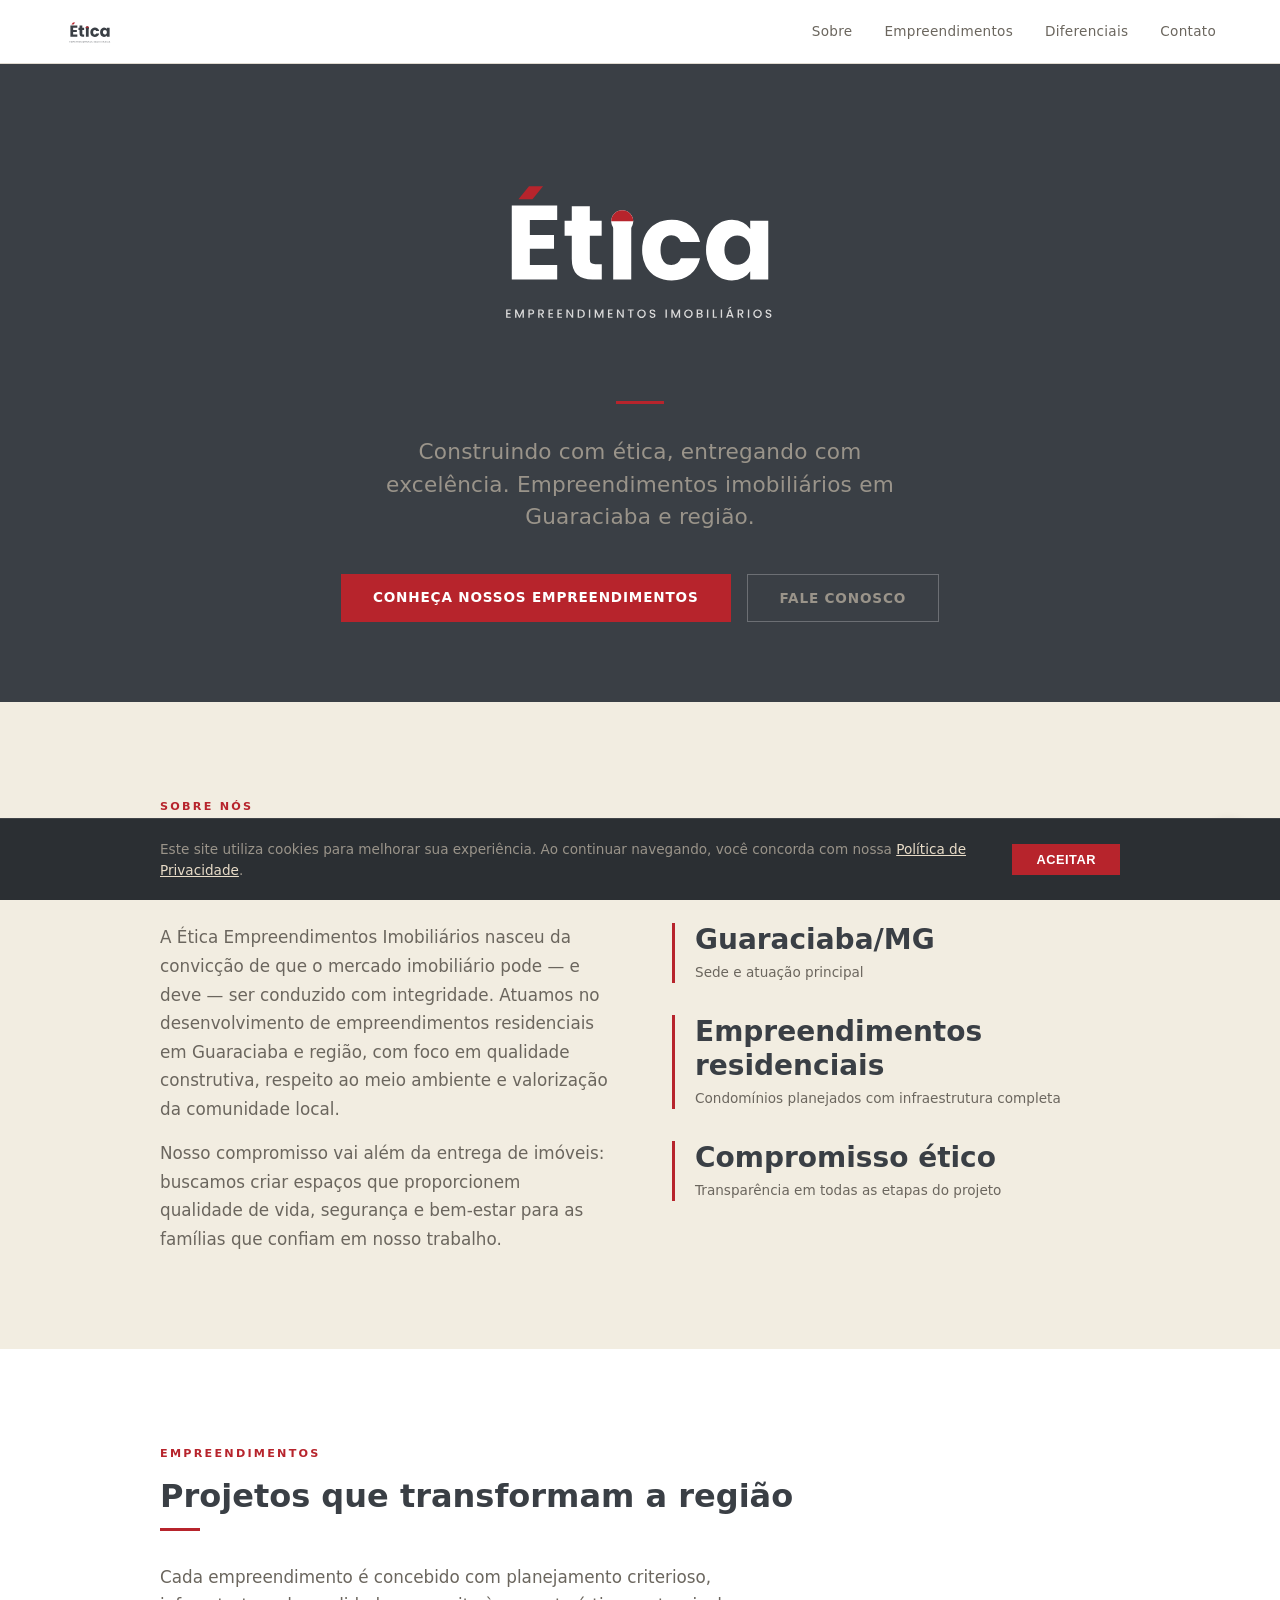
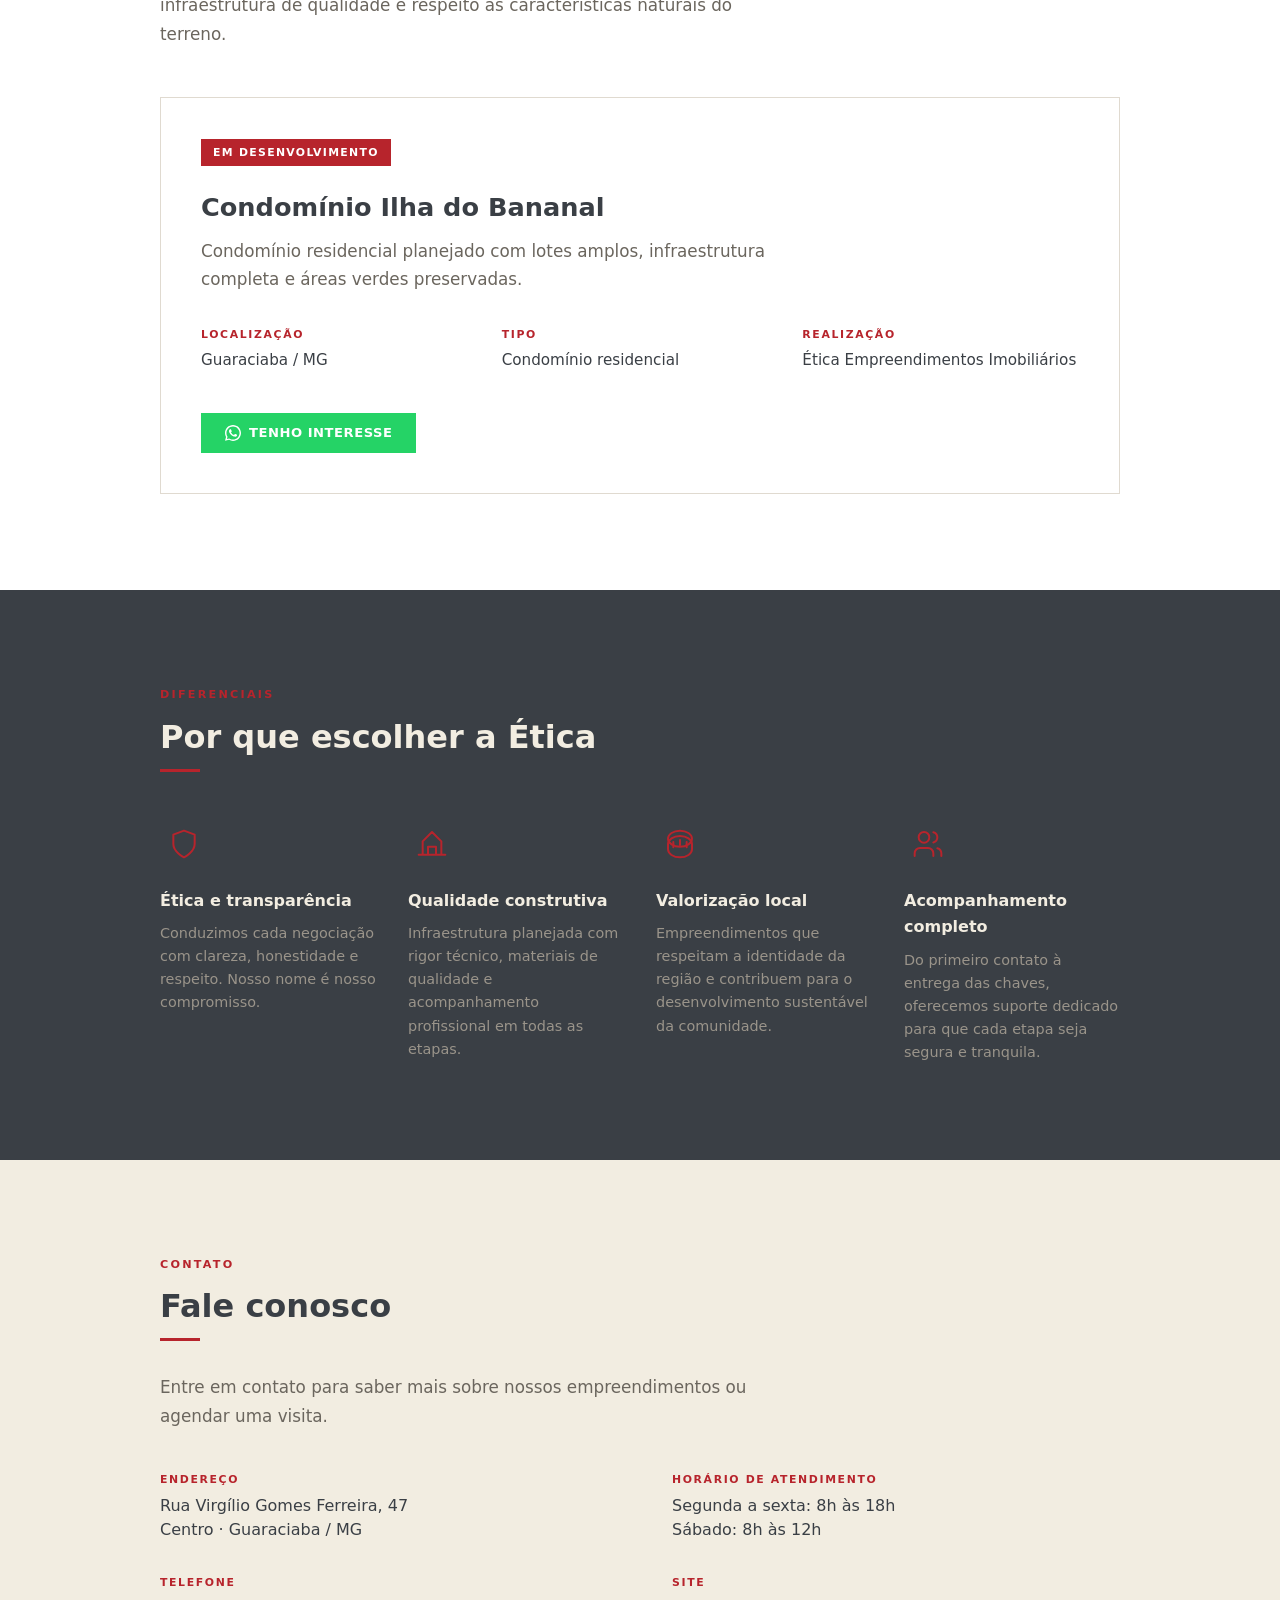
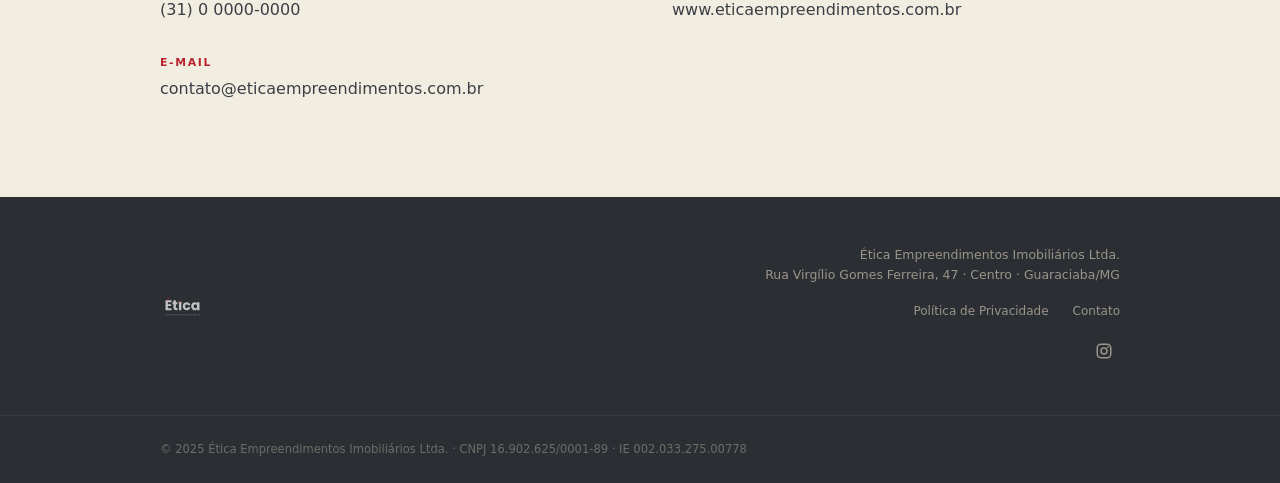
==== commit 86b8d38d: "Aprimorar site Ética Empreendimentos com melhorias de UX, SEO e LGPD - Menu hamburger para navegacao" ====
--- a/index.html
+++ b/index.html
@@ -3,8 +3,63 @@
 <head>
   <meta charset="UTF-8">
   <meta name="viewport" content="width=device-width, initial-scale=1.0">
-  <meta name="description" content="Ética Empreendimentos Imobiliários — Construindo com ética, entregando com excelência. Empreendimentos imobiliários em Guaraciaba/MG.">
+  <meta name="description" content="Ética Empreendimentos Imobiliários — Construindo com ética, entregando com excelência. Condomínio Ilha do Bananal em Guaraciaba/MG.">
+  <meta name="keywords" content="Ética Empreendimentos, imobiliária Guaraciaba, Condomínio Ilha do Bananal, lotes Guaraciaba MG, empreendimentos imobiliários Minas Gerais">
+  <meta name="author" content="Ética Empreendimentos Imobiliários Ltda.">
+  <meta name="robots" content="index, follow">
+  <link rel="canonical" href="https://www.eticaempreendimentos.com.br/">
+
+  <meta property="og:type" content="website">
+  <meta property="og:title" content="Ética Empreendimentos Imobiliários">
+  <meta property="og:description" content="Construindo com ética, entregando com excelência. Empreendimentos imobiliários em Guaraciaba/MG.">
+  <meta property="og:url" content="https://www.eticaempreendimentos.com.br/">
+  <meta property="og:site_name" content="Ética Empreendimentos Imobiliários">
+  <meta property="og:locale" content="pt_BR">
+
+  <meta name="twitter:card" content="summary">
+  <meta name="twitter:title" content="Ética Empreendimentos Imobiliários">
+  <meta name="twitter:description" content="Construindo com ética, entregando com excelência. Empreendimentos imobiliários em Guaraciaba/MG.">
+
+  <meta name="theme-color" content="#3A3F45">
+  <link rel="icon" type="image/svg+xml" href="assets/Etica-icone.svg">
+  <link rel="apple-touch-icon" href="assets/Etica-icone-areia.svg">
+
   <title>Ética Empreendimentos Imobiliários</title>
+
+  <script type="application/ld+json">
+  {
+    "@context": "https://schema.org",
+    "@type": "RealEstateAgent",
+    "name": "Ética Empreendimentos Imobiliários Ltda.",
+    "url": "https://www.eticaempreendimentos.com.br",
+    "telephone": "+553100000000",
+    "email": "contato@eticaempreendimentos.com.br",
+    "address": {
+      "@type": "PostalAddress",
+      "streetAddress": "Rua Virgílio Gomes Ferreira, 47",
+      "addressLocality": "Guaraciaba",
+      "addressRegion": "MG",
+      "addressCountry": "BR"
+    },
+    "openingHoursSpecification": [
+      {
+        "@type": "OpeningHoursSpecification",
+        "dayOfWeek": ["Monday","Tuesday","Wednesday","Thursday","Friday"],
+        "opens": "08:00",
+        "closes": "18:00"
+      },
+      {
+        "@type": "OpeningHoursSpecification",
+        "dayOfWeek": "Saturday",
+        "opens": "08:00",
+        "closes": "12:00"
+      }
+    ],
+    "description": "Empreendimentos imobiliários em Guaraciaba e região, com foco em qualidade construtiva e valorização da comunidade local.",
+    "taxID": "16.902.625/0001-89"
+  }
+  </script>
+
   <style>
     @media (prefers-reduced-motion: reduce) {
       *, *::before, *::after {
@@ -26,6 +81,8 @@
       --gray-400: #9A948A;
       --gray-500: #6B665E;
       --gray-600: #52504B;
+      --whatsapp: #25D366;
+      --whatsapp-hover: #1DAF54;
 
       --bg: var(--white);
       --bg-alt: var(--sand-light);
@@ -127,6 +184,41 @@
 
     .nav-links a:hover { color: var(--fg); }
 
+    /* ── Hamburger ─────────────────────────── */
+    .nav-toggle {
+      display: none;
+      background: none;
+      border: none;
+      cursor: pointer;
+      padding: 0.5rem;
+      z-index: 110;
+    }
+
+    .nav-toggle span {
+      display: block;
+      width: 22px;
+      height: 2px;
+      background: var(--fg);
+      transition: transform 0.3s, opacity 0.3s;
+    }
+
+    .nav-toggle span + span { margin-top: 6px; }
+
+    .nav-toggle[aria-expanded="true"] span:nth-child(1) {
+      transform: translateY(8px) rotate(45deg);
+    }
+    .nav-toggle[aria-expanded="true"] span:nth-child(2) {
+      opacity: 0;
+    }
+    .nav-toggle[aria-expanded="true"] span:nth-child(3) {
+      transform: translateY(-8px) rotate(-45deg);
+    }
+
+    /* ── Mobile overlay ────────────────────── */
+    .nav-overlay {
+      display: none;
+    }
+
     /* ── Hero ──────────────────────────────── */
     .hero {
       display: flex;
@@ -162,9 +254,16 @@
       letter-spacing: 0.01em;
     }
 
+    .hero-actions {
+      display: flex;
+      gap: 1rem;
+      margin-top: 2.5rem;
+      flex-wrap: wrap;
+      justify-content: center;
+    }
+
     .hero-cta {
       display: inline-block;
-      margin-top: 2.5rem;
       padding: 0.75rem 2rem;
       font-size: 0.85rem;
       font-weight: 600;
@@ -179,6 +278,18 @@
 
     .hero-cta:hover { background: var(--red-hover); color: var(--white); }
 
+    .hero-cta--outline {
+      background: transparent;
+      border: 1px solid rgba(255,255,255,0.25);
+      color: var(--fg-on-dark-sec);
+    }
+
+    .hero-cta--outline:hover {
+      border-color: rgba(255,255,255,0.5);
+      color: var(--fg-on-dark);
+      background: rgba(255,255,255,0.05);
+    }
+
     /* ── Sections ──────────────────────────── */
     .section {
       padding: clamp(4rem, 8vw, 6rem) clamp(1.5rem, 5vw, 4rem);
@@ -327,6 +438,36 @@
       font-weight: 500;
     }
 
+    .emp-card-cta {
+      display: flex;
+      padding: 0 2.5rem 2.5rem;
+    }
+
+    .emp-card-cta a {
+      display: inline-flex;
+      align-items: center;
+      gap: 0.5rem;
+      padding: 0.6rem 1.5rem;
+      font-size: 0.82rem;
+      font-weight: 600;
+      letter-spacing: 0.04em;
+      text-transform: uppercase;
+      color: var(--white);
+      background: var(--whatsapp);
+      transition: background 0.2s;
+    }
+
+    .emp-card-cta a:hover {
+      background: var(--whatsapp-hover);
+      color: var(--white);
+    }
+
+    .emp-card-cta svg {
+      width: 16px;
+      height: 16px;
+      fill: currentColor;
+    }
+
     /* ── Diferenciais grid ─────────────────── */
     .dif-grid {
       display: grid;
@@ -337,11 +478,23 @@
 
     .dif-item { text-align: left; }
 
-    .dif-icon {
-      width: 40px;
-      height: 3px;
-      background: var(--red);
+    .dif-icon-wrap {
+      width: 48px;
+      height: 48px;
+      display: flex;
+      align-items: center;
+      justify-content: center;
       margin-bottom: 1.25rem;
+    }
+
+    .dif-icon-wrap svg {
+      width: 32px;
+      height: 32px;
+      stroke: var(--red);
+      fill: none;
+      stroke-width: 1.5;
+      stroke-linecap: round;
+      stroke-linejoin: round;
     }
 
     .dif-item h4 {
@@ -367,8 +520,6 @@
     }
 
     .contato-info { display: flex; flex-direction: column; gap: 2rem; }
-
-    .contato-item {}
 
     .contato-item-label {
       font-size: 0.68rem;
@@ -412,6 +563,47 @@
       text-align: right;
     }
 
+    .footer-links {
+      display: flex;
+      gap: 1.5rem;
+      list-style: none;
+      margin-top: 0.75rem;
+      justify-content: flex-end;
+    }
+
+    .footer-links a {
+      font-size: 0.75rem;
+      color: var(--fg-on-dark-sec);
+      transition: color 0.2s;
+    }
+
+    .footer-links a:hover { color: var(--sand); }
+
+    .footer-social {
+      display: flex;
+      gap: 1rem;
+      margin-top: 0.75rem;
+      justify-content: flex-end;
+    }
+
+    .footer-social a {
+      display: flex;
+      align-items: center;
+      justify-content: center;
+      width: 32px;
+      height: 32px;
+      color: var(--fg-on-dark-sec);
+      transition: color 0.2s;
+    }
+
+    .footer-social a:hover { color: var(--sand); }
+
+    .footer-social svg {
+      width: 18px;
+      height: 18px;
+      fill: currentColor;
+    }
+
     .footer-legal {
       padding: 1.5rem clamp(1.5rem, 5vw, 4rem);
       background: var(--bg-dark-deep);
@@ -427,6 +619,87 @@
       line-height: 1.6;
     }
 
+    /* ── WhatsApp FAB ──────────────────────── */
+    .whatsapp-fab {
+      position: fixed;
+      bottom: 1.5rem;
+      right: 1.5rem;
+      z-index: 90;
+      display: flex;
+      align-items: center;
+      justify-content: center;
+      width: 56px;
+      height: 56px;
+      border-radius: 50%;
+      background: var(--whatsapp);
+      box-shadow: 0 4px 12px rgba(0,0,0,0.25);
+      transition: background 0.2s, transform 0.2s;
+    }
+
+    .whatsapp-fab:hover {
+      background: var(--whatsapp-hover);
+      transform: scale(1.08);
+    }
+
+    .whatsapp-fab svg {
+      width: 28px;
+      height: 28px;
+      fill: var(--white);
+    }
+
+    /* ── Cookie banner ─────────────────────── */
+    .cookie-banner {
+      display: none;
+      position: fixed;
+      bottom: 0;
+      left: 0;
+      right: 0;
+      z-index: 200;
+      background: var(--charcoal-dark);
+      padding: 1.25rem clamp(1.5rem, 5vw, 4rem);
+      border-top: 1px solid rgba(255,255,255,0.1);
+    }
+
+    .cookie-banner.active { display: block; }
+
+    .cookie-inner {
+      max-width: 960px;
+      margin: 0 auto;
+      display: flex;
+      align-items: center;
+      gap: 1.5rem;
+      flex-wrap: wrap;
+    }
+
+    .cookie-inner p {
+      flex: 1;
+      min-width: 240px;
+      font-size: 0.85rem;
+      color: var(--fg-on-dark-sec);
+      line-height: 1.5;
+    }
+
+    .cookie-inner p a {
+      color: var(--sand);
+      text-decoration: underline;
+    }
+
+    .cookie-btn {
+      padding: 0.5rem 1.5rem;
+      font-size: 0.8rem;
+      font-weight: 600;
+      letter-spacing: 0.04em;
+      text-transform: uppercase;
+      color: var(--white);
+      background: var(--red);
+      border: none;
+      cursor: pointer;
+      transition: background 0.2s;
+      white-space: nowrap;
+    }
+
+    .cookie-btn:hover { background: var(--red-hover); }
+
     /* ── Scroll reveal ─────────────────────── */
     .reveal {
       opacity: 0;
@@ -441,7 +714,50 @@
 
     /* ── Responsive ────────────────────────── */
     @media (max-width: 768px) {
-      .nav-links { display: none; }
+      .nav-toggle { display: flex; flex-direction: column; gap: 0; }
+      .nav-toggle span + span { margin-top: 6px; }
+
+      .nav-links {
+        display: none;
+        position: fixed;
+        top: 64px;
+        left: 0;
+        right: 0;
+        bottom: 0;
+        flex-direction: column;
+        align-items: center;
+        justify-content: flex-start;
+        padding-top: 3rem;
+        gap: 0;
+        background: var(--bg);
+        z-index: 105;
+      }
+
+      .nav-links.open { display: flex; }
+
+      .nav-links li {
+        width: 100%;
+        text-align: center;
+        border-bottom: 1px solid var(--border);
+      }
+
+      .nav-links a {
+        display: block;
+        padding: 1.25rem;
+        font-size: 1rem;
+      }
+
+      .nav-overlay {
+        position: fixed;
+        top: 64px;
+        left: 0;
+        right: 0;
+        bottom: 0;
+        background: rgba(0,0,0,0.4);
+        z-index: 104;
+      }
+
+      .nav-overlay.open { display: block; }
 
       .sobre-grid {
         grid-template-columns: 1fr;
@@ -468,13 +784,22 @@
       }
 
       .footer-text { text-align: center; }
+      .footer-links { justify-content: center; }
+      .footer-social { justify-content: center; }
+
+      .whatsapp-fab { bottom: 1rem; right: 1rem; width: 52px; height: 52px; }
+      .whatsapp-fab svg { width: 26px; height: 26px; }
+
+      .cookie-banner.active + .whatsapp-fab { bottom: 5.5rem; }
     }
 
     @media (max-width: 480px) {
       .emp-card-body { grid-template-columns: 1fr; }
       .emp-card-header { padding: 2rem 1.5rem 1.5rem; }
       .emp-card-body { padding: 0 1.5rem 2rem; }
+      .emp-card-cta { padding: 0 1.5rem 2rem; }
       .dif-grid { grid-template-columns: 1fr; }
+      .hero-actions { flex-direction: column; align-items: center; }
     }
   </style>
 </head>
@@ -485,7 +810,11 @@
   <a href="#" aria-label="Ética — Página inicial">
     <img src="assets/Etica-logo-principal.svg" alt="Ética Empreendimentos Imobiliários" class="nav-logo">
   </a>
-  <ul class="nav-links">
+  <button class="nav-toggle" aria-label="Abrir menu" aria-expanded="false" aria-controls="nav-menu">
+    <span></span><span></span><span></span>
+  </button>
+  <div class="nav-overlay" id="nav-overlay"></div>
+  <ul class="nav-links" id="nav-menu">
     <li><a href="#sobre">Sobre</a></li>
     <li><a href="#empreendimentos">Empreendimentos</a></li>
     <li><a href="#diferenciais">Diferenciais</a></li>
@@ -498,7 +827,10 @@
   <img src="assets/Etica-logo-negativo.svg" alt="Ética Empreendimentos Imobiliários" class="hero-logo">
   <hr class="hero-rule">
   <p class="hero-tagline">Construindo com ética, entregando com excelência. Empreendimentos imobiliários em Guaraciaba e região.</p>
-  <a href="#empreendimentos" class="hero-cta">Conheça nossos empreendimentos</a>
+  <div class="hero-actions">
+    <a href="#empreendimentos" class="hero-cta">Conheça nossos empreendimentos</a>
+    <a href="#contato" class="hero-cta hero-cta--outline">Fale conosco</a>
+  </div>
 </header>
 
 <!-- Sobre -->
@@ -559,6 +891,12 @@
           <div class="emp-detail-value">Ética Empreendimentos Imobiliários</div>
         </div>
       </div>
+      <div class="emp-card-cta">
+        <a href="https://wa.me/5531000000000?text=Ol%C3%A1!%20Gostaria%20de%20saber%20mais%20sobre%20o%20Condom%C3%ADnio%20Ilha%20do%20Bananal." target="_blank" rel="noopener">
+          <svg viewBox="0 0 24 24"><path d="M17.472 14.382c-.297-.149-1.758-.867-2.03-.967-.273-.099-.471-.148-.67.15-.197.297-.767.966-.94 1.164-.173.199-.347.223-.644.075-.297-.15-1.255-.463-2.39-1.475-.883-.788-1.48-1.761-1.653-2.059-.173-.297-.018-.458.13-.606.134-.133.298-.347.446-.52.149-.174.198-.298.298-.497.099-.198.05-.371-.025-.52-.075-.149-.669-1.612-.916-2.207-.242-.579-.487-.5-.669-.51-.173-.008-.371-.01-.57-.01-.198 0-.52.074-.792.372-.272.297-1.04 1.016-1.04 2.479 0 1.462 1.065 2.875 1.213 3.074.149.198 2.096 3.2 5.077 4.487.709.306 1.262.489 1.694.625.712.227 1.36.195 1.871.118.571-.085 1.758-.719 2.006-1.413.248-.694.248-1.289.173-1.413-.074-.124-.272-.198-.57-.347z"/><path d="M12 0C5.373 0 0 5.373 0 12c0 2.127.555 4.122 1.527 5.855L.058 23.708l5.982-1.434A11.94 11.94 0 0 0 12 24c6.627 0 12-5.373 12-12S18.627 0 12 0zm0 21.82c-1.87 0-3.642-.5-5.17-1.378l-.37-.22-3.554.852.893-3.452-.24-.382A9.786 9.786 0 0 1 2.18 12c0-5.422 4.398-9.82 9.82-9.82 5.422 0 9.82 4.398 9.82 9.82 0 5.422-4.398 9.82-9.82 9.82z"/></svg>
+          Tenho interesse
+        </a>
+      </div>
     </div>
   </div>
 </section>
@@ -572,22 +910,30 @@
 
     <div class="dif-grid">
       <div class="dif-item reveal">
-        <div class="dif-icon"></div>
+        <div class="dif-icon-wrap">
+          <svg viewBox="0 0 24 24"><path d="M12 22s8-4 8-10V5l-8-3-8 3v7c0 6 8 10 8 10z"/></svg>
+        </div>
         <h4>Ética e transparência</h4>
         <p>Conduzimos cada negociação com clareza, honestidade e respeito. Nosso nome é nosso compromisso.</p>
       </div>
       <div class="dif-item reveal">
-        <div class="dif-icon"></div>
+        <div class="dif-icon-wrap">
+          <svg viewBox="0 0 24 24"><path d="M2 20h20M5 20V10l7-7 7 7v10M9 20v-6h6v6"/></svg>
+        </div>
         <h4>Qualidade construtiva</h4>
         <p>Infraestrutura planejada com rigor técnico, materiais de qualidade e acompanhamento profissional em todas as etapas.</p>
       </div>
       <div class="dif-item reveal">
-        <div class="dif-icon"></div>
+        <div class="dif-icon-wrap">
+          <svg viewBox="0 0 24 24"><path d="M12 22c-4.97 0-9-2.686-9-6v-4c0-3.314 4.03-6 9-6s9 2.686 9 6v4c0 3.314-4.03 6-9 6z"/><path d="M12 14c-4.97 0-9-2.686-9-6s4.03-6 9-6 9 2.686 9 6-4.03 6-9 6z"/><path d="M7 10.5v4M12 9v4M17 10.5v4"/></svg>
+        </div>
         <h4>Valorização local</h4>
         <p>Empreendimentos que respeitam a identidade da região e contribuem para o desenvolvimento sustentável da comunidade.</p>
       </div>
       <div class="dif-item reveal">
-        <div class="dif-icon"></div>
+        <div class="dif-icon-wrap">
+          <svg viewBox="0 0 24 24"><path d="M16 21v-2a4 4 0 0 0-4-4H6a4 4 0 0 0-4 4v2"/><circle cx="9" cy="7" r="4"/><path d="M22 21v-2a4 4 0 0 0-3-3.87M16 3.13a4 4 0 0 1 0 7.75"/></svg>
+        </div>
         <h4>Acompanhamento completo</h4>
         <p>Do primeiro contato à entrega das chaves, oferecemos suporte dedicado para que cada etapa seja segura e tranquila.</p>
       </div>
@@ -614,7 +960,9 @@
         </div>
         <div class="contato-item">
           <div class="contato-item-label">Telefone</div>
-          <div class="contato-item-value">(31) 0 0000-0000</div>
+          <div class="contato-item-value">
+            <a href="tel:+5531000000000">(31) 0 0000-0000</a>
+          </div>
         </div>
         <div class="contato-item">
           <div class="contato-item-label">E-mail</div>
@@ -646,20 +994,45 @@
 <footer class="footer">
   <div class="footer-inner">
     <img src="assets/Etica-logo-negativo.svg" alt="Ética" class="footer-logo">
-    <div class="footer-text">
-      Ética Empreendimentos Imobiliários Ltda.<br>
-      Rua Virgílio Gomes Ferreira, 47 · Centro · Guaraciaba/MG
+    <div>
+      <div class="footer-text">
+        Ética Empreendimentos Imobiliários Ltda.<br>
+        Rua Virgílio Gomes Ferreira, 47 · Centro · Guaraciaba/MG
+      </div>
+      <ul class="footer-links">
+        <li><a href="politica-de-privacidade.html">Política de Privacidade</a></li>
+        <li><a href="mailto:contato@eticaempreendimentos.com.br">Contato</a></li>
+      </ul>
+      <div class="footer-social">
+        <a href="https://www.instagram.com/eticaempreendimentos/" target="_blank" rel="noopener" aria-label="Instagram">
+          <svg viewBox="0 0 24 24"><path d="M7.8 2h8.4C19.4 2 22 4.6 22 7.8v8.4a5.8 5.8 0 0 1-5.8 5.8H7.8C4.6 22 2 19.4 2 16.2V7.8A5.8 5.8 0 0 1 7.8 2m-.2 2A3.6 3.6 0 0 0 4 7.6v8.8C4 18.39 5.61 20 7.6 20h8.8a3.6 3.6 0 0 0 3.6-3.6V7.6C20 5.61 18.39 4 16.4 4H7.6m9.65 1.5a1.25 1.25 0 1 1 0 2.5 1.25 1.25 0 0 1 0-2.5M12 7a5 5 0 1 1 0 10 5 5 0 0 1 0-10m0 2a3 3 0 1 0 0 6 3 3 0 0 0 0-6z"/></svg>
+        </a>
+      </div>
     </div>
   </div>
 </footer>
 <div class="footer-legal">
   <div class="footer-legal-inner">
-    Ética Empreendimentos Imobiliários Ltda. · CNPJ 16.902.625/0001-89 · IE 002.033.275.00778
+    &copy; 2025 Ética Empreendimentos Imobiliários Ltda. · CNPJ 16.902.625/0001-89 · IE 002.033.275.00778
   </div>
 </div>
 
+<!-- WhatsApp FAB -->
+<a href="https://wa.me/5531000000000?text=Ol%C3%A1!%20Gostaria%20de%20saber%20mais%20sobre%20os%20empreendimentos%20da%20%C3%89tica." class="whatsapp-fab" target="_blank" rel="noopener" aria-label="Fale conosco pelo WhatsApp">
+  <svg viewBox="0 0 24 24"><path d="M17.472 14.382c-.297-.149-1.758-.867-2.03-.967-.273-.099-.471-.148-.67.15-.197.297-.767.966-.94 1.164-.173.199-.347.223-.644.075-.297-.15-1.255-.463-2.39-1.475-.883-.788-1.48-1.761-1.653-2.059-.173-.297-.018-.458.13-.606.134-.133.298-.347.446-.52.149-.174.198-.298.298-.497.099-.198.05-.371-.025-.52-.075-.149-.669-1.612-.916-2.207-.242-.579-.487-.5-.669-.51-.173-.008-.371-.01-.57-.01-.198 0-.52.074-.792.372-.272.297-1.04 1.016-1.04 2.479 0 1.462 1.065 2.875 1.213 3.074.149.198 2.096 3.2 5.077 4.487.709.306 1.262.489 1.694.625.712.227 1.36.195 1.871.118.571-.085 1.758-.719 2.006-1.413.248-.694.248-1.289.173-1.413-.074-.124-.272-.198-.57-.347z"/><path d="M12 0C5.373 0 0 5.373 0 12c0 2.127.555 4.122 1.527 5.855L.058 23.708l5.982-1.434A11.94 11.94 0 0 0 12 24c6.627 0 12-5.373 12-12S18.627 0 12 0zm0 21.82c-1.87 0-3.642-.5-5.17-1.378l-.37-.22-3.554.852.893-3.452-.24-.382A9.786 9.786 0 0 1 2.18 12c0-5.422 4.398-9.82 9.82-9.82 5.422 0 9.82 4.398 9.82 9.82 0 5.422-4.398 9.82-9.82 9.82z"/></svg>
+</a>
+
+<!-- Cookie Banner (LGPD) -->
+<div class="cookie-banner" id="cookie-banner">
+  <div class="cookie-inner">
+    <p>Este site utiliza cookies para melhorar sua experiência. Ao continuar navegando, você concorda com nossa <a href="politica-de-privacidade.html">Política de Privacidade</a>.</p>
+    <button class="cookie-btn" id="cookie-accept">Aceitar</button>
+  </div>
+</div>
+
 <script>
 (function () {
+  // Scroll reveal
   var els = document.querySelectorAll('.reveal');
   if ('IntersectionObserver' in window) {
     var obs = new IntersectionObserver(function (entries) {
@@ -674,6 +1047,46 @@
   } else {
     els.forEach(function (el) { el.classList.add('visible'); });
   }
+
+  // Mobile menu toggle
+  var toggle = document.querySelector('.nav-toggle');
+  var menu = document.getElementById('nav-menu');
+  var overlay = document.getElementById('nav-overlay');
+
+  function closeMenu() {
+    menu.classList.remove('open');
+    overlay.classList.remove('open');
+    toggle.setAttribute('aria-expanded', 'false');
+    document.body.style.overflow = '';
+  }
+
+  toggle.addEventListener('click', function () {
+    var expanded = toggle.getAttribute('aria-expanded') === 'true';
+    if (expanded) {
+      closeMenu();
+    } else {
+      menu.classList.add('open');
+      overlay.classList.add('open');
+      toggle.setAttribute('aria-expanded', 'true');
+      document.body.style.overflow = 'hidden';
+    }
+  });
+
+  overlay.addEventListener('click', closeMenu);
+
+  menu.querySelectorAll('a').forEach(function (link) {
+    link.addEventListener('click', closeMenu);
+  });
+
+  // Cookie banner
+  if (!localStorage.getItem('etica_cookies_accepted')) {
+    document.getElementById('cookie-banner').classList.add('active');
+  }
+
+  document.getElementById('cookie-accept').addEventListener('click', function () {
+    localStorage.setItem('etica_cookies_accepted', '1');
+    document.getElementById('cookie-banner').classList.remove('active');
+  });
 })();
 </script>
 
